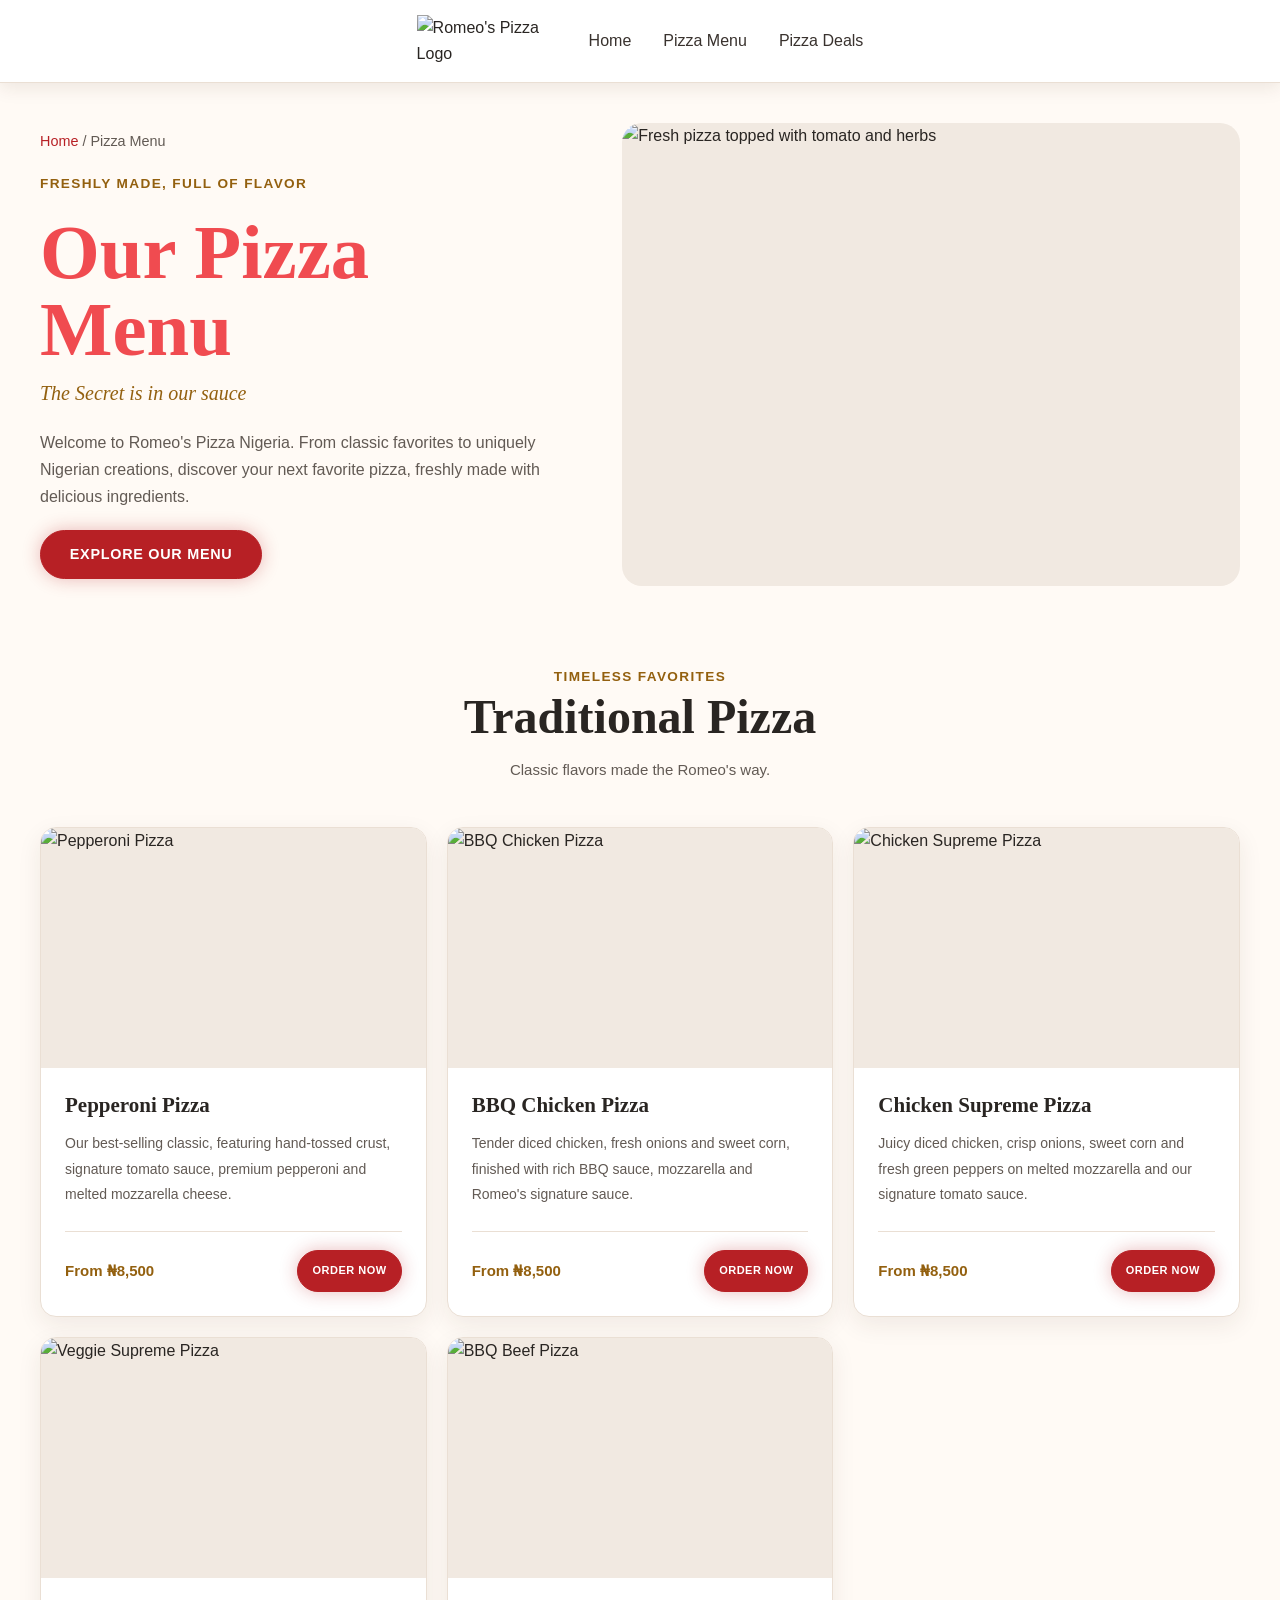
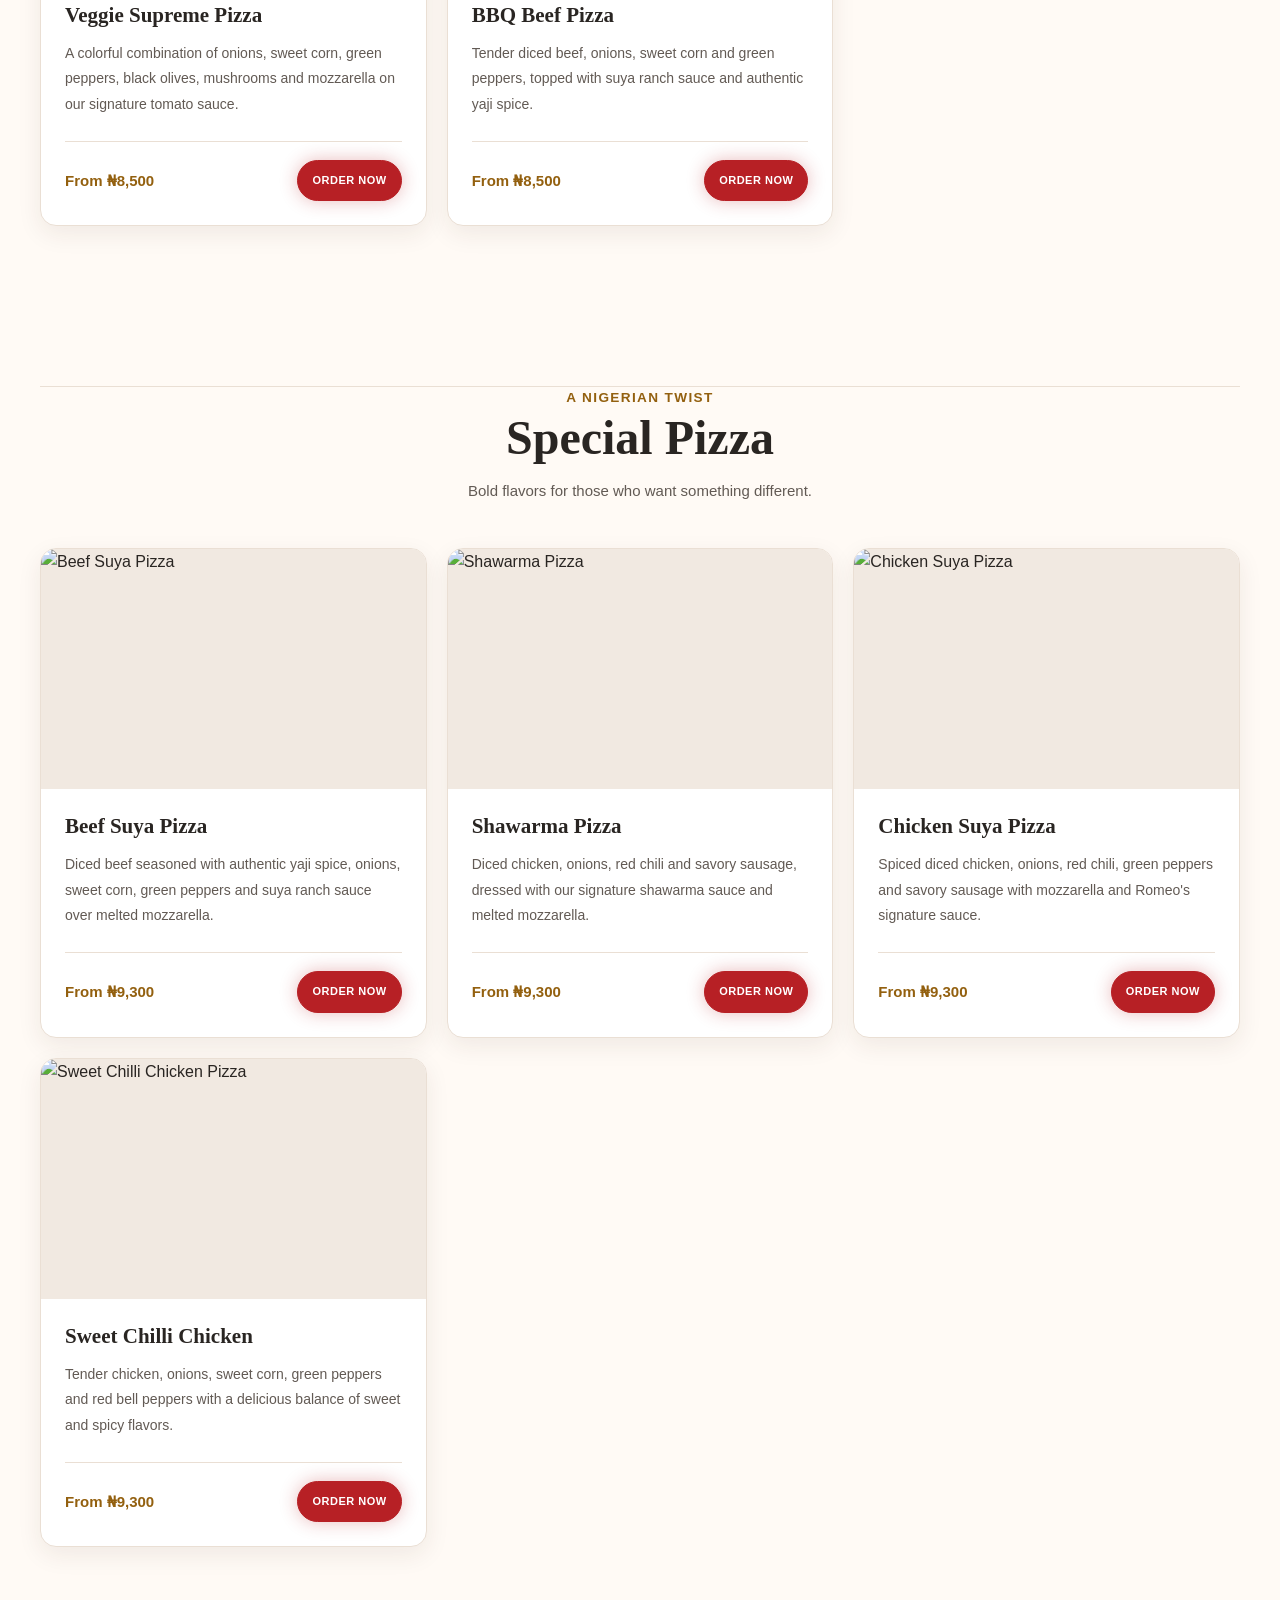
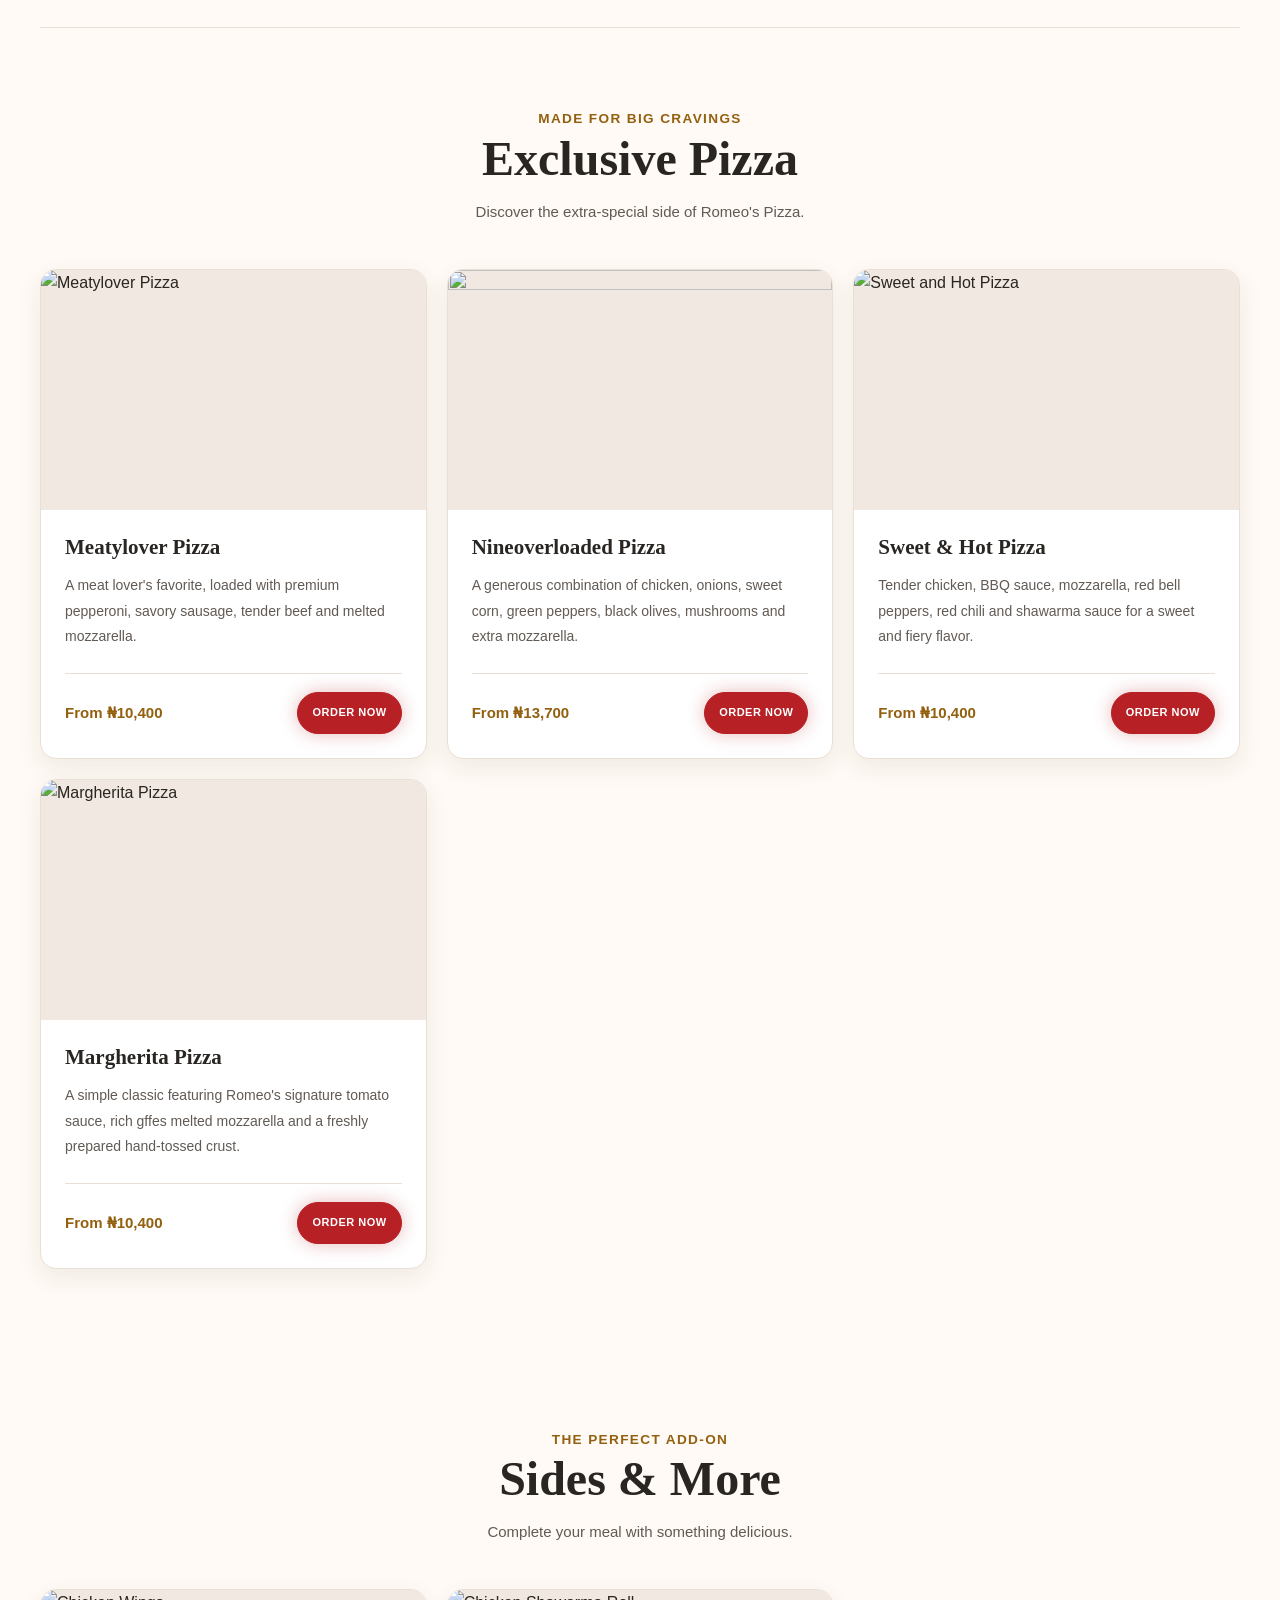
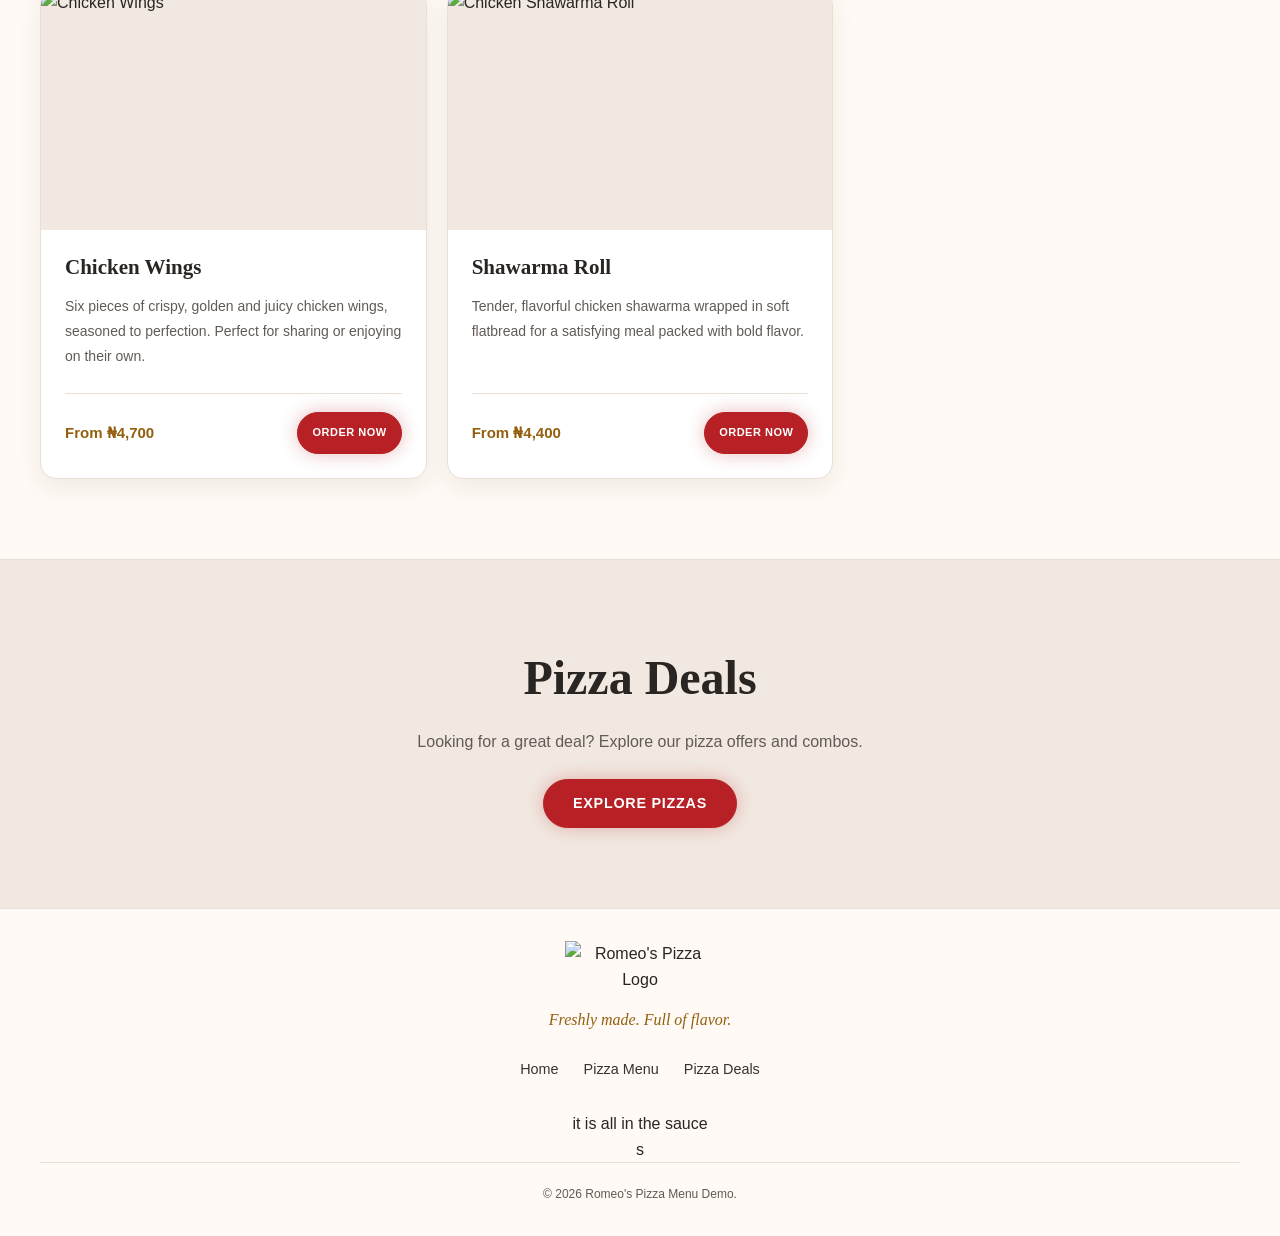
==== 890b.html @ ae6441fa "resolved folder misconfigurations" ====
<!doctype html>
<html lang="en">
  <head>
    <meta charset="UTF-8" />
    <meta name="viewport" content="width=device-width, initial-scale=1.0" />

    <title>Romeo's Pizza Nigeria | Our Menu</title>

    <link rel="stylesheet" href="890b.css" />
  </head>

  <body>
    <!-- Site header: the navigation links jump to sections on this page or return home. -->
    <header class="header">
      <nav class="navbar">
        <a href="peter890.html" class="logo-link">
          <img
            src="https://romeospizza.ng/wp-content/uploads/al_opt_content/IMAGE/romeospizza.ng/wp-content/uploads/2024/01/logo.png.bv.webp"
            alt="Romeo's Pizza Logo"
            class="logo"
          />
        </a>

        <ul class="nav-links">
          <li><a href="peter890.html">Home</a></li>
          <li><a href="#pizza-menu">Pizza Menu</a></li>
          <li><a href="#pizza-deals">Pizza Deals</a></li>
        </ul>
      </nav>
    </header>

    <!-- Main content begins with the menu hero and its jump-to-menu call to action. -->
    <main>
      <section class="menu-hero" id="pizza-menu">
        <div class="hero-copy">
          <p class="breadcrumb">
            <a href="peter890.html">Home</a> / Pizza Menu
          </p>

          <p class="section-label">FRESHLY MADE, FULL OF FLAVOR</p>

          <h1>Our Pizza Menu</h1>
          <p class="hero-motto">The Secret is in our sauce</p>

          <p class="hero-description">
            Welcome to Romeo's Pizza Nigeria. From classic favorites to uniquely
            Nigerian creations, discover your next favorite pizza, freshly made
            with delicious ingredients.
          </p>

          <a href="#traditional" class="menu-button"> EXPLORE OUR MENU </a>
        </div>

        <div class="hero-image">
          <img
            src="https://images.unsplash.com/photo-1513104890138-7c749659a591?auto=format&amp;fit=crop&amp;w=1200&amp;q=85"
            alt="Fresh pizza topped with tomato and herbs"
          />
        </div>
      </section>

      <!-- Traditional pizza products; the section ID is the hero button's destination. -->
      <section class="menu-section" id="traditional">
        <div class="section-heading">
          <p class="section-label">TIMELESS FAVORITES</p>
          <h2>Traditional Pizza</h2>
          <p>Classic flavors made the Romeo's way.</p>
        </div>

        <div class="pizza-grid">
          <!-- Pepperoni Pizza -->
          <article class="pizza-card">
            <img
              src="https://romeospizza.ng/wp-content/uploads/al_opt_content/IMAGE/romeospizza.ng/wp-content/uploads/2024/01/ROMEOS-PEPPERONI-PIZZA-1-1536.png.bv.webp"
              alt="Pepperoni Pizza"
              class="pizza-image"
            />
            <div class="pizza-info">
              <h3>Pepperoni Pizza</h3>
              <p>
                Our best-selling classic, featuring hand-tossed crust, signature
                tomato sauce, premium pepperoni and melted mozzarella cheese.
              </p>
              <div class="pizza-bottom">
                <span class="price">From ₦8,500</span>
                <a href="#" class="order-button">ORDER NOW</a>
              </div>
            </div>
          </article>

          <!-- BBQ Chicken Pizza -->
          <article class="pizza-card">
            <img
              src="https://romeospizza.ng/wp-content/uploads/al_opt_content/IMAGE/romeospizza.ng/wp-content/uploads/2024/01/ROMEOS-BBQ-CHICKEN-PIZZA-2-1536.png.bv.webp"
              alt="BBQ Chicken Pizza"
              class="pizza-image"
            />
            <div class="pizza-info">
              <h3>BBQ Chicken Pizza</h3>
              <p>
                Tender diced chicken, fresh onions and sweet corn, finished with
                rich BBQ sauce, mozzarella and Romeo's signature sauce.
              </p>
              <div class="pizza-bottom">
                <span class="price">From ₦8,500</span>
                <a href="#" class="order-button">ORDER NOW</a>
              </div>
            </div>
          </article>

          <!-- Chicken Supreme -->
          <article class="pizza-card">
            <img
              src="https://romeospizza.ng/wp-content/uploads/al_opt_content/IMAGE/romeospizza.ng/wp-content/uploads/2024/01/ROMEOS-CHICKEN-SUPREME-PIZZA-3-1536.png.bv.webp"
              alt="Chicken Supreme Pizza"
              class="pizza-image"
            />
            <div class="pizza-info">
              <h3>Chicken Supreme Pizza</h3>
              <p>
                Juicy diced chicken, crisp onions, sweet corn and fresh green
                peppers on melted mozzarella and our signature tomato sauce.
              </p>
              <div class="pizza-bottom">
                <span class="price">From ₦8,500</span>
                <a href="#" class="order-button">ORDER NOW</a>
              </div>
            </div>
          </article>

          <!-- Veggie Supreme -->
          <article class="pizza-card">
            <img
              src="https://romeospizza.ng/wp-content/uploads/al_opt_content/IMAGE/romeospizza.ng/wp-content/uploads/2024/01/ROMEOS-VEGGIE-SUPREME-PIZZA-4-1536.png.bv.webp"
              alt="Veggie Supreme Pizza"
              class="pizza-image"
            />
            <div class="pizza-info">
              <h3>Veggie Supreme Pizza</h3>
              <p>
                A colorful combination of onions, sweet corn, green peppers,
                black olives, mushrooms and mozzarella on our signature tomato
                sauce.
              </p>
              <div class="pizza-bottom">
                <span class="price">From ₦8,500</span>
                <a href="#" class="order-button">ORDER NOW</a>
              </div>
            </div>
          </article>

          <!-- BBQ Beef -->
          <article class="pizza-card">
            <img
              src="https://romeospizza.ng/wp-content/uploads/al_opt_content/IMAGE/romeospizza.ng/wp-content/uploads/2024/01/ROMEOS-BBQ-BEEF-PIZZA-5-480.png.bv.webp"
              alt="BBQ Beef Pizza"
              class="pizza-image"
            />
            <div class="pizza-info">
              <h3>BBQ Beef Pizza</h3>
              <p>
                Tender diced beef, onions, sweet corn and green peppers, topped
                with suya ranch sauce and authentic yaji spice.
              </p>
              <div class="pizza-bottom">
                <span class="price">From ₦8,500</span>
                <a href="#" class="order-button">ORDER NOW</a>
              </div>
            </div>
          </article>
        </div>
      </section>

      <!-- Signature pizzas with Nigerian-inspired flavors. -->
      <section class="menu-section special-section" id="special">
        <div class="section-heading">
          <p class="section-label">A NIGERIAN TWIST</p>
          <h2>Special Pizza</h2>
          <p>Bold flavors for those who want something different.</p>
        </div>

        <div class="pizza-grid">
          <!-- Beef Suya -->
          <article class="pizza-card">
            <img
              src="https://romeospizza.ng/wp-content/uploads/al_opt_content/IMAGE/romeospizza.ng/wp-content/uploads/2024/01/ROMEOS-BEEF-SUYA-PIZZA-6-480.png.bv.webp"
              alt="Beef Suya Pizza"
              class="pizza-image"
            />
            <div class="pizza-info">
              <h3>Beef Suya Pizza</h3>
              <p>
                Diced beef seasoned with authentic yaji spice, onions, sweet
                corn, green peppers and suya ranch sauce over melted mozzarella.
              </p>
              <div class="pizza-bottom">
                <span class="price">From ₦9,300</span>
                <a href="#" class="order-button">ORDER NOW</a>
              </div>
            </div>
          </article>

          <!-- Shawarma Pizza -->
          <article class="pizza-card">
            <img
              src="https://romeospizza.ng/wp-content/uploads/al_opt_content/IMAGE/romeospizza.ng/wp-content/uploads/2024/01/ROMEOS-SHAWARMA-PIZZA-7-480.png.bv.webp"
              alt="Shawarma Pizza"
              class="pizza-image"
            />
            <div class="pizza-info">
              <h3>Shawarma Pizza</h3>
              <p>
                Diced chicken, onions, red chili and savory sausage, dressed
                with our signature shawarma sauce and melted mozzarella.
              </p>
              <div class="pizza-bottom">
                <span class="price">From ₦9,300</span>
                <a href="#" class="order-button">ORDER NOW</a>
              </div>
            </div>
          </article>

          <!-- Chicken Suya -->
          <article class="pizza-card">
            <img
              src="https://romeospizza.ng/wp-content/uploads/al_opt_content/IMAGE/romeospizza.ng/wp-content/uploads/2024/01/ROMEOS-CHICKEN-SUYA-PIZZA-8-480.png.bv.webp"
              alt="Chicken Suya Pizza"
              class="pizza-image"
            />
            <div class="pizza-info">
              <h3>Chicken Suya Pizza</h3>
              <p>
                Spiced diced chicken, onions, red chili, green peppers and
                savory sausage with mozzarella and Romeo's signature sauce.
              </p>
              <div class="pizza-bottom">
                <span class="price">From ₦9,300</span>
                <a href="#" class="order-button">ORDER NOW</a>
              </div>
            </div>
          </article>

          <!-- Sweet Chilli Chicken -->
          <article class="pizza-card">
            <img
              src="https://romeospizza.ng/wp-content/uploads/al_opt_content/IMAGE/romeospizza.ng/wp-content/uploads/2024/01/ROMEOS-SWEET-CHILLI-CHICKEN-PIZZA-9-480.png.bv.webp"
              alt="Sweet Chilli Chicken Pizza"
              class="pizza-image"
            />
            <div class="pizza-info">
              <h3>Sweet Chilli Chicken</h3>
              <p>
                Tender chicken, onions, sweet corn, green peppers and red bell
                peppers with a delicious balance of sweet and spicy flavors.
              </p>
              <div class="pizza-bottom">
                <span class="price">From ₦9,300</span>
                <a href="#" class="order-button">ORDER NOW</a>
              </div>
            </div>
          </article>
        </div>
      </section>

      <!-- Premium and specialty pizza selection. -->
      <section class="menu-section" id="exclusive">
        <div class="section-heading">
          <p class="section-label">MADE FOR BIG CRAVINGS</p>
          <h2>Exclusive Pizza</h2>
          <p>Discover the extra-special side of Romeo's Pizza.</p>
        </div>

        <div class="pizza-grid">
          <!-- Meatylover -->
          <article class="pizza-card">
            <img
              src="https://romeospizza.ng/wp-content/uploads/2025/08/MEATLOVER-PIZZA-WEBSITE-1536x1536.jpg"
              alt="Meatylover Pizza"
              class="pizza-image"
            />
            <div class="pizza-info">
              <h3>Meatylover Pizza</h3>
              <p>
                A meat lover's favorite, loaded with premium pepperoni, savory
                sausage, tender beef and melted mozzarella.
              </p>
              <div class="pizza-bottom">
                <span class="price">From ₦10,400</span>
                <a href="#" class="order-button">ORDER NOW</a>
              </div>
            </div>
          </article>

          <!-- Nineoverloaded -->
          <article class="pizza-card">
            <img
              src="https://romeospizza.ng/wp-content/uploads/al_opt_content/IMAGE/romeospizza.ng/wp-content/uploads/2024/01/ROMEOS-NINEOVERLOAD-PIZZA-11.png.bv_resized_mobile.png.bv.webp"
              class="pizza-image"
            />
            <div class="pizza-info">
              <h3>Nineoverloaded Pizza</h3>
              <p>
                A generous combination of chicken, onions, sweet corn, green
                peppers, black olives, mushrooms and extra mozzarella.
              </p>
              <div class="pizza-bottom">
                <span class="price">From ₦13,700</span>
                <a href="#" class="order-button">ORDER NOW</a>
              </div>
            </div>
          </article>

          <!-- Sweet and Hot -->
          <article class="pizza-card">
            <img
              src="https://romeospizza.ng/wp-content/uploads/al_opt_content/IMAGE/romeospizza.ng/wp-content/uploads/2024/07/HOT-SWEET-PIZZA-480.png.bv.webp"
              alt="Sweet and Hot Pizza"
              class="pizza-image"
            />
            <div class="pizza-info">
              <h3>Sweet &amp; Hot Pizza</h3>
              <p>
                Tender chicken, BBQ sauce, mozzarella, red bell peppers, red
                chili and shawarma sauce for a sweet and fiery flavor.
              </p>
              <div class="pizza-bottom">
                <span class="price">From ₦10,400</span>
                <a href="#" class="order-button">ORDER NOW</a>
              </div>
            </div>
          </article>

          <!-- Margherita -->
          <article class="pizza-card">
            <img
              src="https://romeospizza.ng/wp-content/uploads/al_opt_content/IMAGE/romeospizza.ng/wp-content/uploads/2024/01/ROMEOS-MAGARITHA-PIZZA-12-480.png.bv.webp"
              alt="Margherita Pizza"
              class="pizza-image"
            />
            <div class="pizza-info">
              <h3>Margherita Pizza</h3>
              <p>
                A simple classic featuring Romeo's signature tomato sauce, rich
                gffes melted mozzarella and a freshly prepared hand-tossed
                crust.
              </p>
              <div class="pizza-bottom">
                <span class="price">From ₦10,400</span>
                <a href="#" class="order-button">ORDER NOW</a>
              </div>
            </div>
          </article>
        </div>
      </section>

      <!-- Side dishes use the same reusable card layout as the pizza categories. -->
      <section class="menu-section sides-section" id="sides">
        <div class="section-heading">
          <p class="section-label">THE PERFECT ADD-ON</p>
          <h2>Sides &amp; More</h2>
          <p>Complete your meal with something delicious.</p>
        </div>
        <div class="pizza-grid">
          <!-- Chicken Wings -->
          <article class="pizza-card">
            <img
              src="https://romeospizza.ng/wp-content/uploads/al_opt_content/IMAGE/romeospizza.ng/wp-content/uploads/2024/05/chicken-wings-websiteKYTULIROF-768x768-1.png.bv_resized_mobile.png.bv.webp"
              alt="Chicken Wings"
              class="pizza-image"
            />
            <div class="pizza-info">
              <h3>Chicken Wings</h3>
              <p>
                Six pieces of crispy, golden and juicy chicken wings, seasoned
                to perfection. Perfect for sharing or enjoying on their own.
              </p>
              <div class="pizza-bottom">
                <span class="price">From ₦4,700</span>
                <a href="#" class="order-button">ORDER NOW</a>
              </div>
            </div>
          </article>

          <!-- Shawarma Roll -->
          <article class="pizza-card">
            <img
              src="https://romeospizza.ng/wp-content/uploads/2024/05/Romeos-Shawarma-roll-dskjdu.png"
              alt="Chicken Shawarma Roll"
              class="pizza-image"
            />

            <div class="pizza-info">
              <h3>Shawarma Roll</h3>

              <p>
                Tender, flavorful chicken shawarma wrapped in soft flatbread for
                a satisfying meal packed with bold flavor.
              </p>

              <div class="pizza-bottom">
                <span class="price">From ₦4,400</span>
                <a href="#" class="order-button">ORDER NOW</a>
              </div>
            </div>
          </article>
        </div>
      </section>

      <!-- Deals are placeholder content until current offers are added. -->
      <section class="extra-section" id="pizza-deals">
        <h2>Pizza Deals</h2>

        <p>Looking for a great deal? Explore our pizza offers and combos.</p>

        <a href="#pizza-menu" class="menu-button"> EXPLORE PIZZAS </a>
      </section>
    </main>

    <!-- Footer navigation provides another route home and to menu sections. -->
    <footer class="footer">
      <div class="footer-content">
        <img
          src="https://romeospizza.ng/wp-content/uploads/al_opt_content/IMAGE/romeospizza.ng/wp-content/uploads/2021/10/RP-Logo-Png.png.bv_resized_mobile.png.bv.webp"
          alt="Romeo's Pizza Logo"
          class="footer-logo"
        />

        <p>Freshly made. Full of flavor.</p>

        <nav class="footer-nav">
          <a href="peter890.html">Home</a>
          <a href="#pizza-menu">Pizza Menu</a>
          <a href="#pizza-deals">Pizza Deals</a>
        </nav>
        <p>it is all in the sauce</p>
        s<br />
        <p class="copyright">&copy; 2026 Romeo's Pizza Menu Demo.</p>
      </div>
    </footer>
  </body>
</html>
---- 890b.css ----
/* =========================
   GENERAL RESET
========================= */
/* Normalize box sizing and establish the shared page defaults. */

* {
    margin: 0;
    padding: 0;
    box-sizing: border-box;
}

html {
    scroll-behavior: smooth;
    scroll-padding-top: 100px;
}

body {
    font-family: "Segoe UI", Tahoma, Geneva, Verdana, sans-serif;
    background-color: #fffaf5;
    color: #292522;
    line-height: 1.6;
    overflow-x: hidden;
}

a {
    text-decoration: none;
    color: inherit;
}

img {
    display: block;
    max-width: 100%;
}


/* =========================
   HEADER & NAVIGATION
========================= */
/* Sticky header keeps the page's navigation available while scrolling. */

.header {
    width: 100%;
    background-color: #fff;
    border-bottom: 1px solid #eadfd4;
    position: sticky;
    top: 0;
    z-index: 1000;
    box-shadow: 0 4px 18px rgb(67 43 23 / 10%);
}

.navbar {
    width: min(1200px, calc(100% - 4rem));
    min-height: 82px;
    margin: 0 auto;
    display: flex;
    align-items: center;
    justify-content: center;
    gap: 2rem;
}

.logo-link {
    display: flex;
    align-items: center;
    flex-shrink: 0;
}

.logo {
    width: 140px;
    height: auto;
    object-fit: contain;
}

.nav-links {
    display: flex;
    align-items: center;
    justify-content: center;
    flex-wrap: wrap;
    gap: 2rem;
    list-style: none;
}

.nav-links a {
    position: relative;
    color: #39322e;
    font-size: 1rem;
    font-weight: 400;
    transition: color 0.2s ease;
}

.nav-links a::after {
    position: absolute;
    right: 0;
    bottom: -0.35rem;
    left: 0;
    height: 2px;
    background: #b72025;
    content: "";
    transform: scaleX(0);
    transform-origin: left;
    transition: transform 0.2s ease;
}

.nav-links a:hover,
.nav-links a:focus-visible {
    color: #b72025;
}

.nav-links a:hover::after,
.nav-links a:focus-visible::after {
    transform: scaleX(1);
}


/* =========================
   MENU HERO
========================= */
/* Desktop hero pairs text and image; the phone breakpoint stacks them. */

.menu-hero {
    display: grid;
    grid-template-columns: minmax(0, 0.9fr) minmax(0, 1.1fr);
    align-items: center;
    gap: clamp(2rem, 6vw, 5rem);
    width: min(1200px, calc(100% - 4rem));
    margin: 2.5rem auto 0;
}

.hero-copy {
    display: grid;
    justify-items: start;
    gap: 1.25rem;
}

.breadcrumb {
    margin: 0;
    color: #625a54;
    font-size: 0.9rem;
}

.breadcrumb a {
    color: #b72025;
}

.section-label {
    margin: 0;
    color: #93600f;
    font-size: 0.85rem;
    font-weight: 700;
    letter-spacing: 0.1em;
    text-transform: uppercase;
}

.menu-hero h1 {
    margin: 0;
    color: #f04b50;
    font-family: Georgia, "Times New Roman", Times, serif;
    font-size: clamp(3rem, 6vw, 5rem);
    line-height: 1;
}

.hero-motto {
    margin: -0.75rem 0 0;
    color: #93600f;
    font-family: Georgia, "Times New Roman", Times, serif;
    font-size: 1.25rem;
    font-style: italic;
}

.hero-description {
    max-width: 32rem;
    margin: 0;
    color: #625a54;
    font-size: 1rem;
    line-height: 1.7;
}

.hero-image {
    min-width: 0;
    overflow: hidden;
    aspect-ratio: 4 / 3;
    border-radius: 1.25rem;
    background: #f1e9e1;
    transition:
        transform 0.4s cubic-bezier(0.165, 0.84, 0.44, 1),
        box-shadow 0.4s cubic-bezier(0.165, 0.84, 0.44, 1);
}

.hero-image:hover {
    transform: translateY(-6px);
    box-shadow: 0 16px 36px rgb(67 43 23 / 15%);
}

.hero-image img {
    width: 100%;
    height: 100%;
    object-fit: cover;
    transition: transform 0.5s ease;
}

.hero-image:hover img {
    transform: scale(1.04);
}


/* =========================
   BUTTONS
========================= */
/* Shared button styles keep menu and order calls to action consistent. */

.menu-button,
.order-button {
    display: inline-flex;
    justify-content: center;
    align-items: center;
    background-color: #b72025;
    color: #ffffff;
    font-weight: 700;
    border: 1px solid #b72025;
    border-radius: 999px;
    box-shadow: 0 0 18px rgb(183 32 37 / 30%);
    transition:
        background-color 0.2s ease,
        color 0.2s ease,
        transform 0.2s ease,
        box-shadow 0.2s ease;
}

.menu-button {
    min-height: 48px;
    padding: 0.75rem 1.8rem;
    font-size: 0.9rem;
    letter-spacing: 0.05em;
}

.menu-button:hover,
.order-button:hover {
    background-color: #96161a;
    color: #ffffff;
    border-color: #96161a;
    box-shadow: 0 6px 20px rgb(183 32 37 / 45%);
}

.menu-button:hover,
.order-button:hover {
    transform: translateY(-2px);
}

.menu-button:focus-visible,
.order-button:focus-visible,
.footer-nav a:focus-visible {
    outline: 2px solid #b72025;
    outline-offset: 4px;
}


/* =========================
   MENU SECTIONS
========================= */
/* Category sections are centered; scroll padding keeps anchors below the header. */

.menu-section {
    width: min(1200px, calc(100% - 4rem));
    margin: 5rem auto 0;
    padding: 0 0 5rem;
}

.special-section {
    border-top: 1px solid #eadfd4;
    border-bottom: 1px solid #eadfd4;
}

.section-heading {
    text-align: center;
    margin-bottom: 45px;
}

.section-heading h2 {
    font-family: Georgia, "Times New Roman", Times, serif;
    font-size: clamp(2.2rem, 4vw, 3rem);
    line-height: 1.2;
    color: #292522;
    margin: 0 0 0.75rem;
}

.section-heading > p:last-child {
    color: #625a54;
    font-size: 15px;
    margin: 0;
}


/* =========================
   PIZZA GRID
========================= */
/* Product cards use three columns on desktop and fewer columns on small screens. */

.pizza-grid {
    display: grid;
    grid-template-columns: repeat(3, minmax(0, 1fr));
    gap: 1.25rem;
    align-items: stretch;
}


/* =========================
   PIZZA CARDS
========================= */
/* Flex layout lets product descriptions grow while aligning prices and buttons. */

.pizza-card {
    min-width: 0;
    background-color: #fff;
    border: 1px solid #eadfd4;
    border-radius: 1rem;
    display: flex;
    flex-direction: column;
    overflow: hidden;
    box-shadow: 0 8px 24px rgb(67 43 23 / 8%);
    transition:
        transform 0.4s cubic-bezier(0.165, 0.84, 0.44, 1),
        border-color 0.4s cubic-bezier(0.165, 0.84, 0.44, 1),
        box-shadow 0.4s cubic-bezier(0.165, 0.84, 0.44, 1);
}

.pizza-card:hover {
    transform: translateY(-8px);
    border-color: #eadfd4;
    box-shadow: 0 20px 40px rgb(67 43 23 / 16%);
}

.pizza-image {
    width: 100%;
    aspect-ratio: 16 / 10;
    object-fit: cover;
    background-color: #f1e9e1;
    transition: transform 0.4s ease;
}

.pizza-card:hover .pizza-image {
    transform: scale(1.04);
}


/* =========================
   PIZZA INFORMATION
========================= */

.pizza-info {
    padding: 24px;
    display: flex;
    flex-direction: column;
    align-items: flex-start;
    flex: 1;
}

.pizza-info h3 {
    color: #292522;
    font-family: Georgia, "Times New Roman", Times, serif;
    font-size: 21px;
    line-height: 1.3;
    margin-bottom: 12px;
}

.pizza-info > p {
    color: #625a54;
    font-size: 14px;
    line-height: 1.8;
    margin-bottom: 24px;
    flex: 1;
}


/* =========================
   PRICE & ORDER BUTTON
========================= */

.pizza-bottom {
    width: 100%;
    display: flex;
    align-items: center;
    justify-content: space-between;
    flex-wrap: wrap;
    gap: 14px;
    margin-top: auto;
    padding-top: 18px;
    border-top: 1px solid #eadfd4;
}

.price {
    color: #93600f;
    font-size: 15px;
    font-weight: 800;
}

.order-button {
    padding: 11px 14px;
    font-size: 11px;
    letter-spacing: 0.5px;
}


/* =========================
   PIZZA DEALS SECTION
========================= */
/* Temporary promotional area; replace its copy when real offers are available. */

.extra-section {
    margin-top: 0;
    padding: 5rem max(2rem, calc((100% - 1200px) / 2));
    border-top: 1px solid #eadfd4;
    background-color: #f1e9e1;
    text-align: center;
}

.extra-section h2 {
    font-family: Georgia, "Times New Roman", Times, serif;
    font-size: clamp(2.2rem, 4vw, 3rem);
    color: #292522;
    margin-bottom: 12px;
}

.extra-section p {
    color: #625a54;
    margin-bottom: 25px;
}


/* =========================
   FOOTER
========================= */

.footer {
    background-color: #fffaf5;
    border-top: 1px solid #eadfd4;
    padding: 2rem;
}

.footer-content {
    max-width: 1200px;
    margin: 0 auto;
    display: flex;
    flex-direction: column;
    align-items: center;
    text-align: center;
}

.footer-logo {
    width: 150px;
    height: auto;
    object-fit: contain;
    margin-bottom: 15px;
}

.footer-content > p:first-of-type {
    color: #93600f;
    font-family: Georgia, "Times New Roman", Times, serif;
    font-style: italic;
    margin-bottom: 25px;
}

.footer-nav {
    display: flex;
    justify-content: center;
    flex-wrap: wrap;
    gap: 25px;
    margin-bottom: 30px;
}

.footer-nav a {
    color: #39322e;
    font-size: 0.9rem;
    transition: color 0.3s ease;
}

.footer-nav a:hover {
    color: #b72025;
}

.copyright {
    width: 100%;
    padding-top: 22px;
    border-top: 1px solid #eadfd4;
    color: #625a54;
    font-size: 12px;
}


/* =========================
   TABLET RESPONSIVENESS
========================= */
/* At tablet widths, shrink the header and show two products in each row. */

@media screen and (max-width: 1024px) {

    .navbar {
        width: 92%;
        gap: 20px;
    }

    .logo {
        width: 140px;
    }

    .nav-links {
        gap: 15px;
    }

    .nav-links a {
        font-size: 1rem;
    }

    .pizza-grid {
        grid-template-columns: repeat(2, minmax(0, 1fr));
        gap: 22px;
    }

    .pizza-image {
        height: 230px;
    }

    .pizza-info {
        padding: 20px;
    }

}


/* =========================
   MOBILE RESPONSIVENESS
========================= */
/* At phone widths, stack the hero and show one product card per row. */

@media screen and (max-width: 650px) {

    .navbar {
        width: calc(100% - 2rem);
        padding: 0.85rem 0;
        flex-direction: column;
        gap: 1rem;
    }

    .logo {
        width: 140px;
    }

    .nav-links {
        width: 100%;
        justify-content: center;
        gap: 12px 18px;
    }

    .menu-hero {
        grid-template-columns: minmax(0, 1fr);
        gap: 2rem;
        width: calc(100% - 2rem);
        margin-top: 1.5rem;
    }

    .hero-copy {
        justify-items: center;
        text-align: center;
    }

    .hero-image {
        width: min(100%, 620px);
        margin: 0 auto;
    }

    .hero-description {
        font-size: 14px;
        line-height: 1.8;
    }

    .menu-section {
        width: calc(100% - 2rem);
        margin-top: 3.5rem;
        padding-bottom: 3.5rem;
    }

    .section-heading {
        margin-bottom: 30px;
    }

    .section-heading > p:last-child {
        font-size: 14px;
    }

    .pizza-grid {
        grid-template-columns: minmax(0, 1fr);
        gap: 25px;
    }

    .pizza-image {
        height: 250px;
    }

    .pizza-info {
        padding: 22px;
    }

    .pizza-info h3 {
        font-size: 20px;
    }

    .pizza-bottom {
        gap: 12px;
    }

    .order-button {
        padding: 12px 16px;
    }

    .footer-nav {
        gap: 15px 20px;
    }

}

@media screen and (max-width: 520px) {
    .logo {
        width: 120px;
    }

    .nav-links {
        gap: 1rem;
    }
}


/* =========================
   SMALL MOBILE SCREENS
========================= */
/* Tighten navigation and stack order controls on very narrow screens. */

@media screen and (max-width: 380px) {

    .nav-links {
        gap: 10px 12px;
    }

    .nav-links a {
        font-size: 11px;
    }

    .pizza-image {
        height: 210px;
    }

    .pizza-info {
        padding: 17px;
    }

    .pizza-bottom {
        align-items: flex-start;
        flex-direction: column;
    }

    .order-button {
        width: 100%;
    }

}
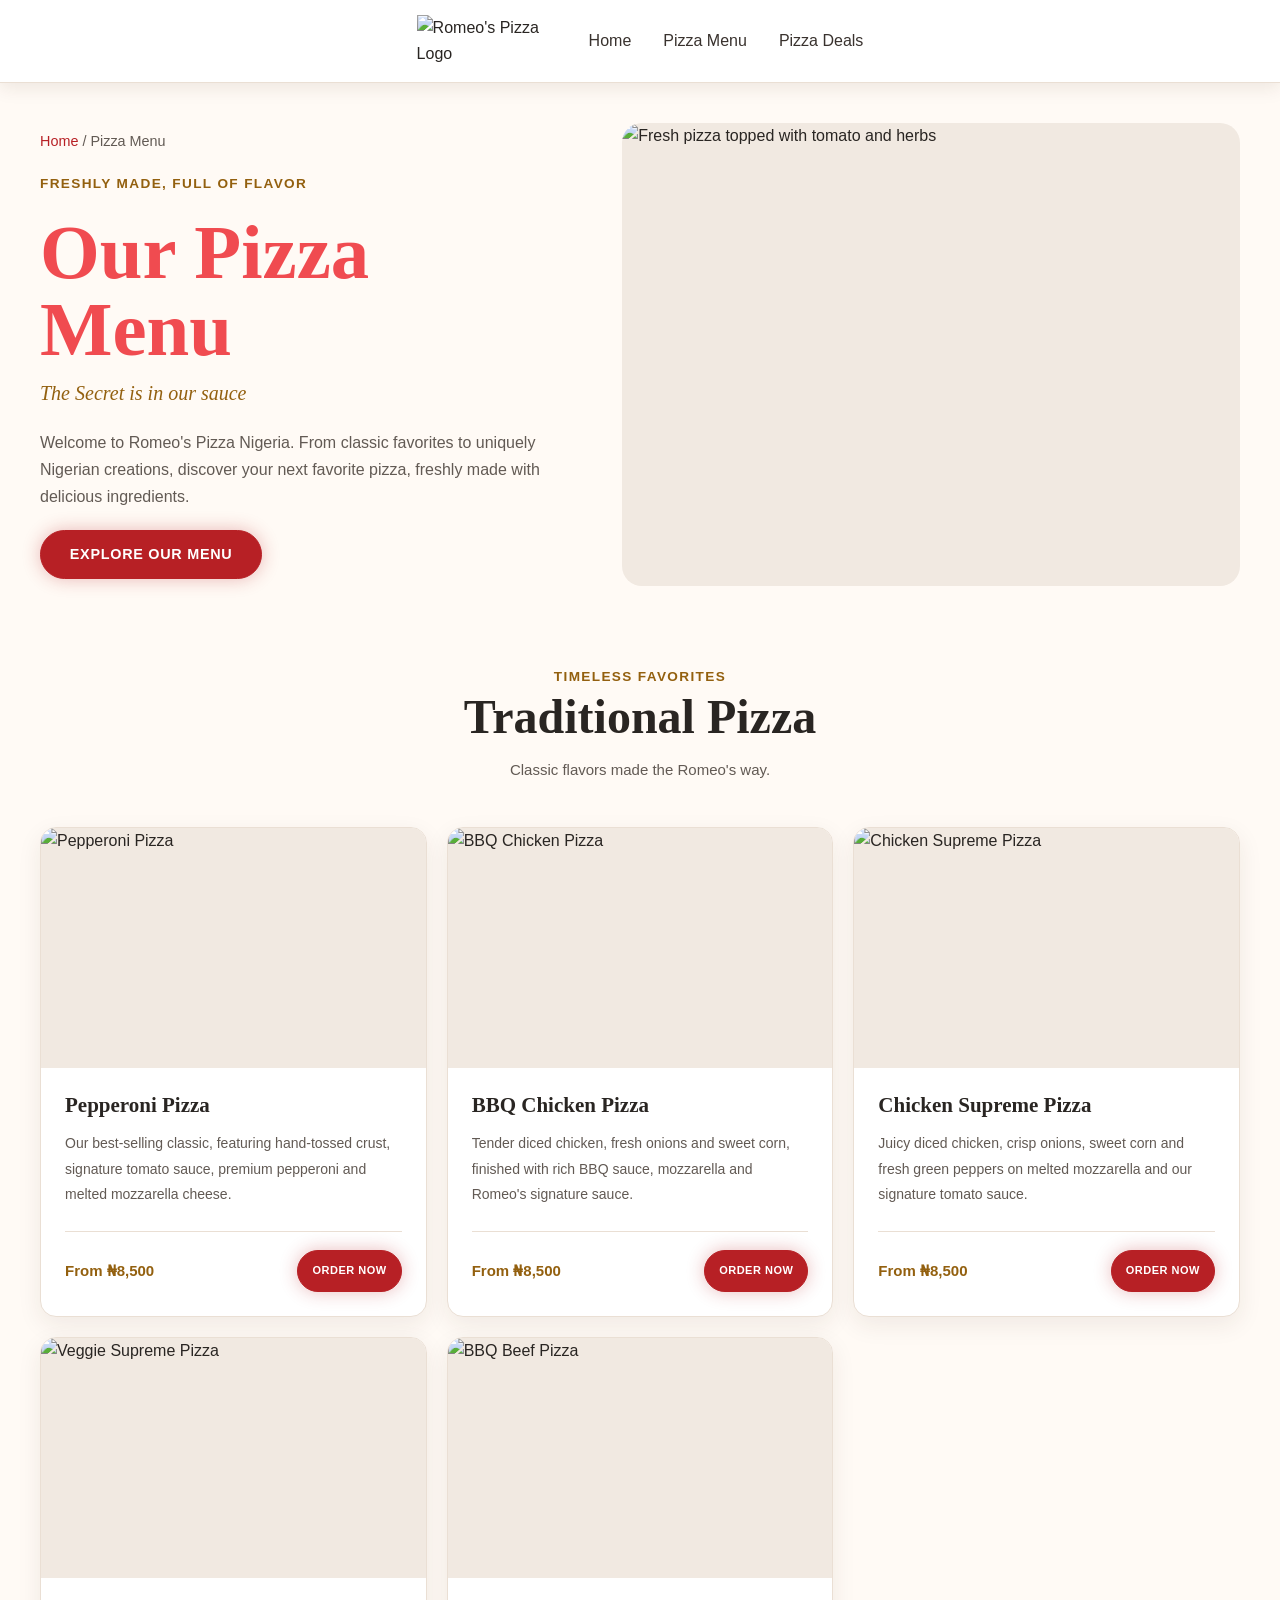
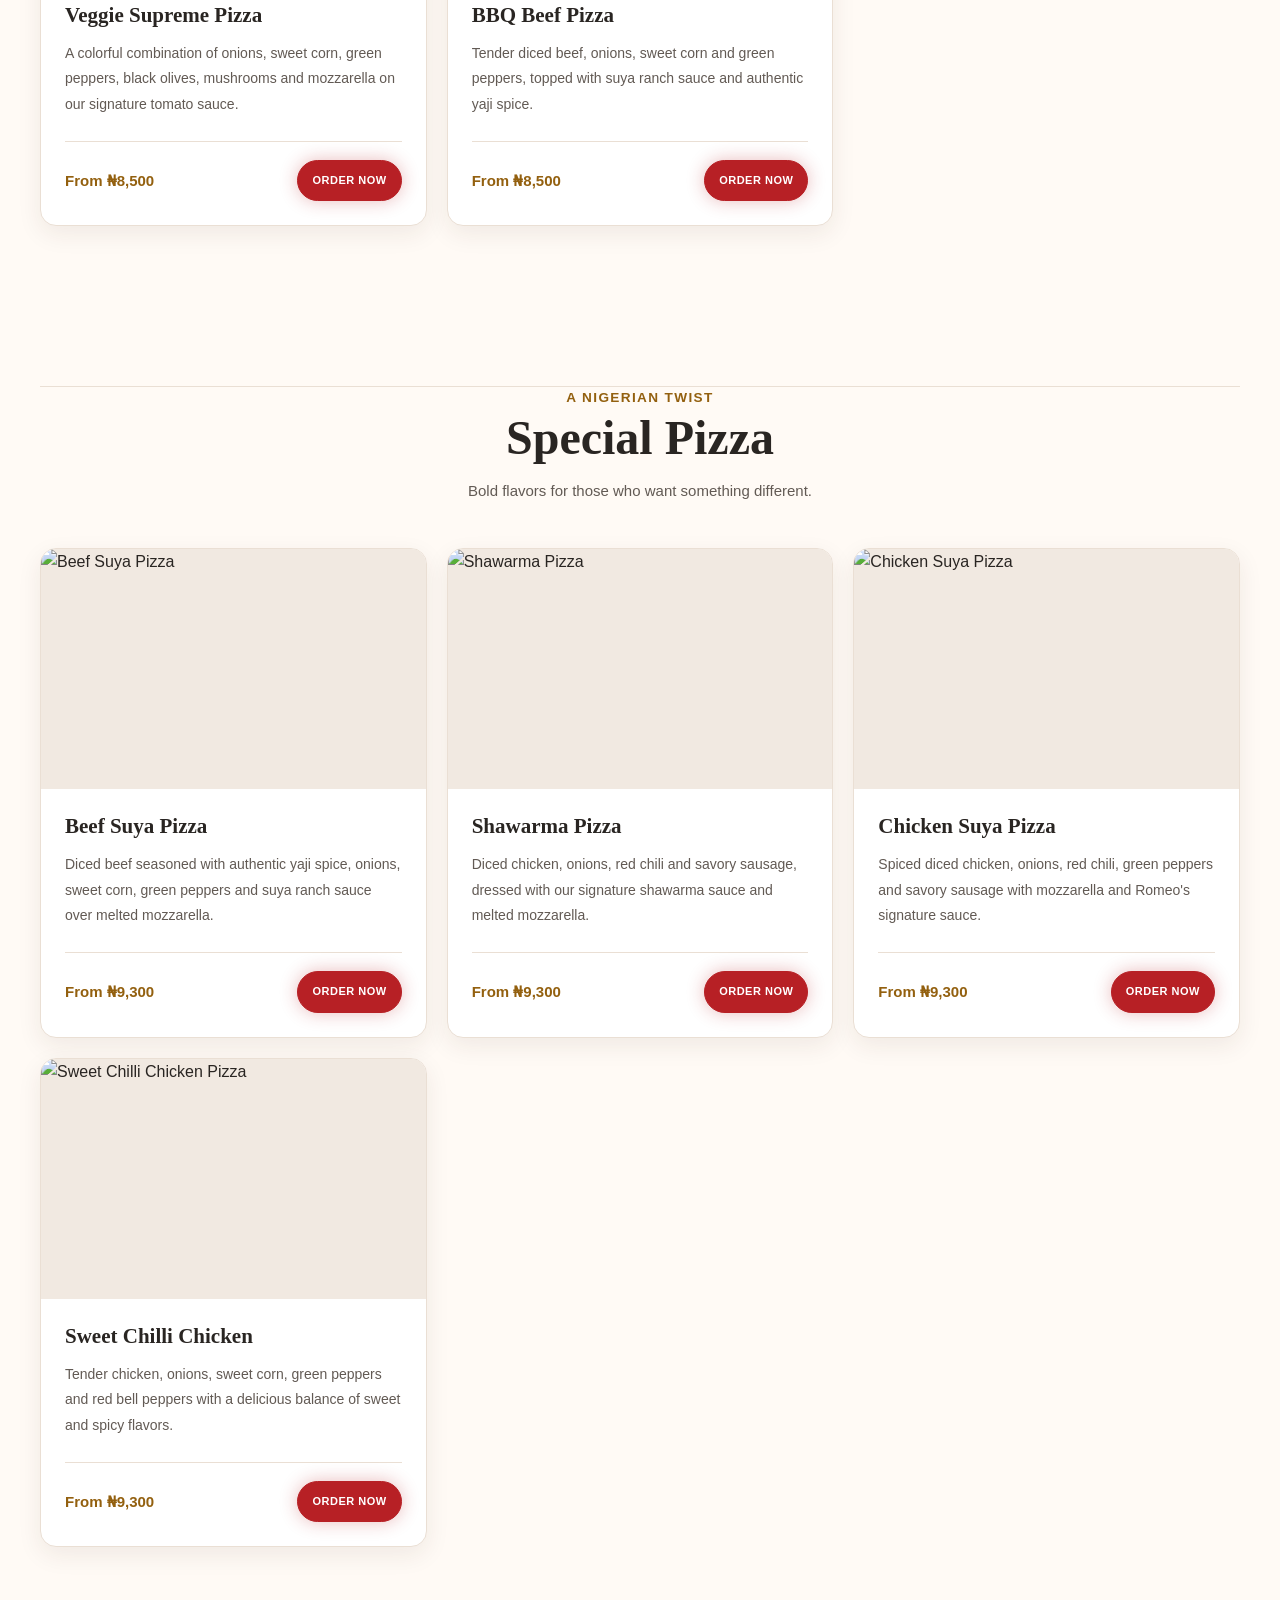
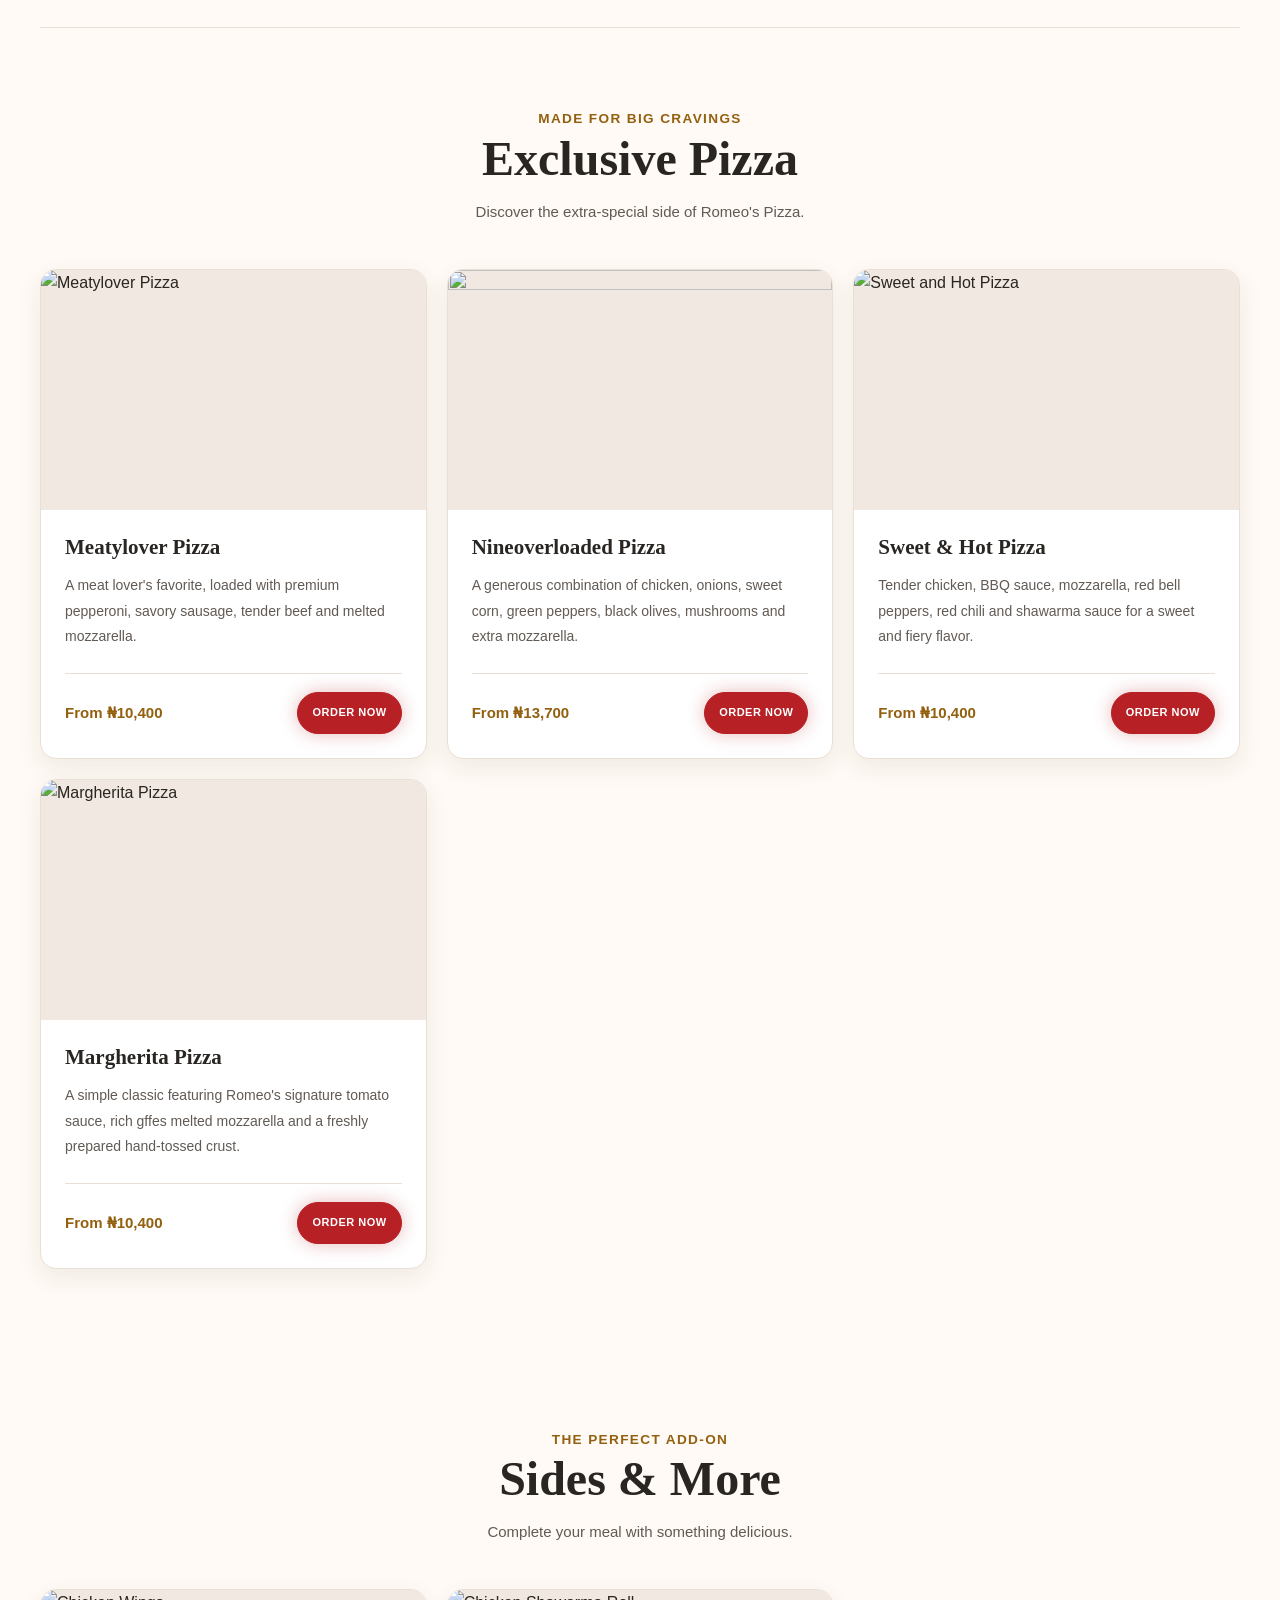
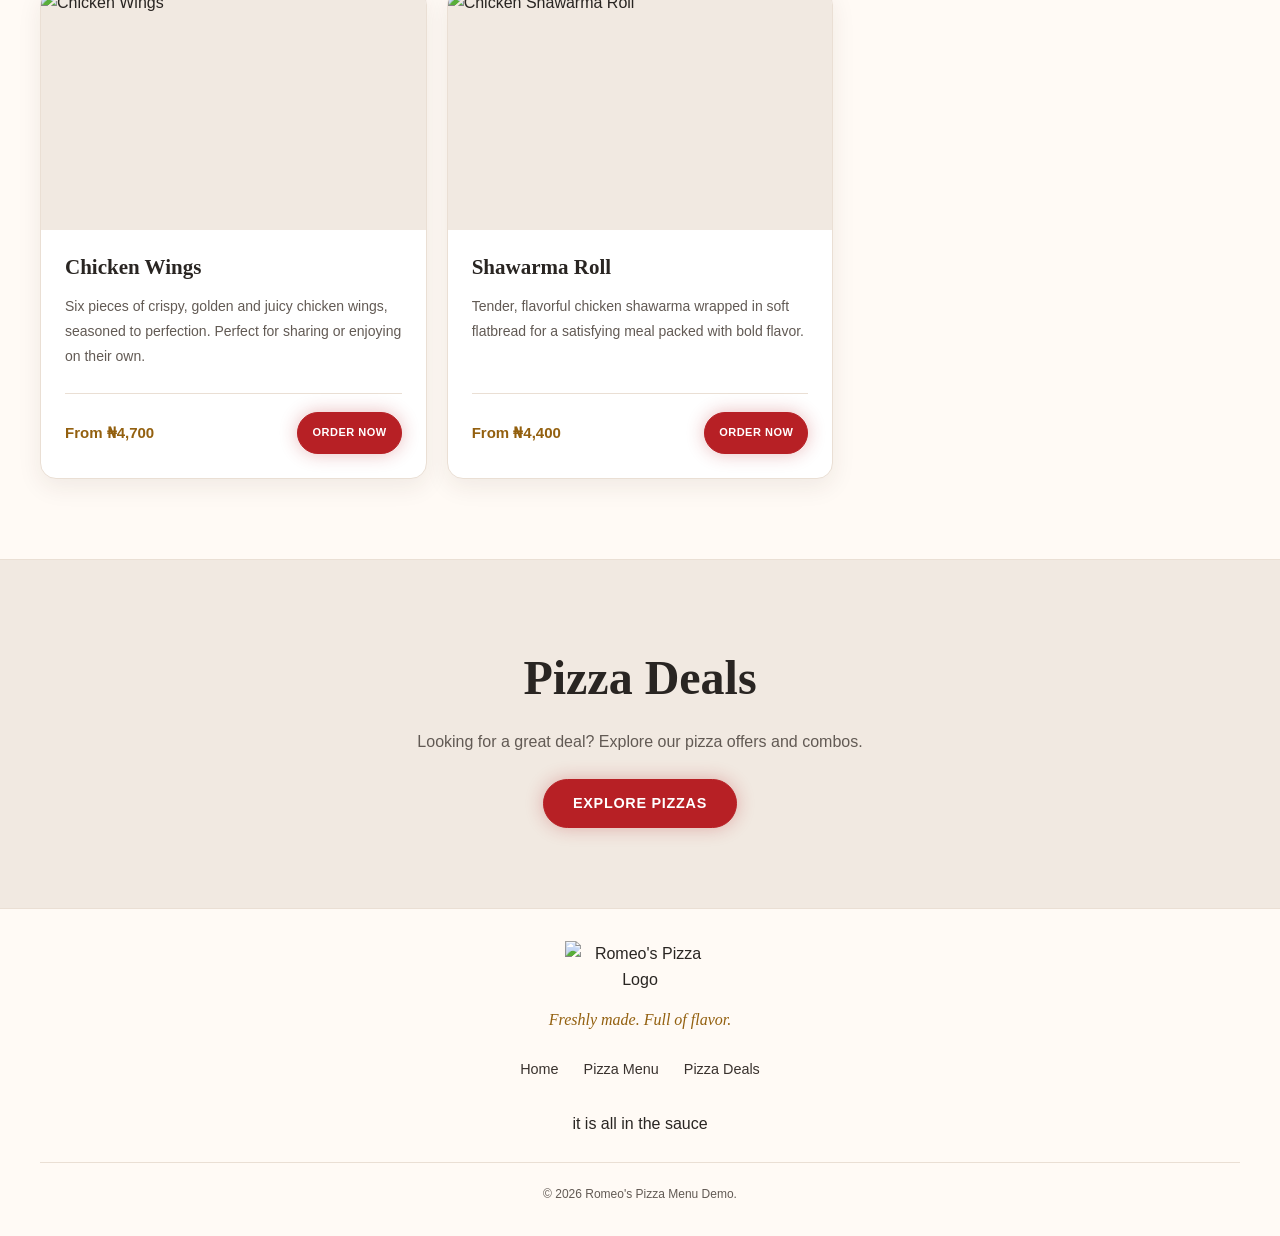
==== commit 05146db7: "Fix line break in footer section of 890b.html" ====
--- a/890b.html
+++ b/890b.html
@@ -13,7 +13,7 @@
     <!-- Site header: the navigation links jump to sections on this page or return home. -->
     <header class="header">
       <nav class="navbar">
-        <a href="peter890.html" class="logo-link">
+        <a href="index.html" class="logo-link">
           <img
             src="https://romeospizza.ng/wp-content/uploads/al_opt_content/IMAGE/romeospizza.ng/wp-content/uploads/2024/01/logo.png.bv.webp"
             alt="Romeo's Pizza Logo"
@@ -22,7 +22,7 @@
         </a>
 
         <ul class="nav-links">
-          <li><a href="peter890.html">Home</a></li>
+          <li><a href="index.html">Home</a></li>
           <li><a href="#pizza-menu">Pizza Menu</a></li>
           <li><a href="#pizza-deals">Pizza Deals</a></li>
         </ul>
@@ -433,7 +433,7 @@
           <a href="#pizza-deals">Pizza Deals</a>
         </nav>
         <p>it is all in the sauce</p>
-        s<br />
+        <br />
         <p class="copyright">&copy; 2026 Romeo's Pizza Menu Demo.</p>
       </div>
     </footer>
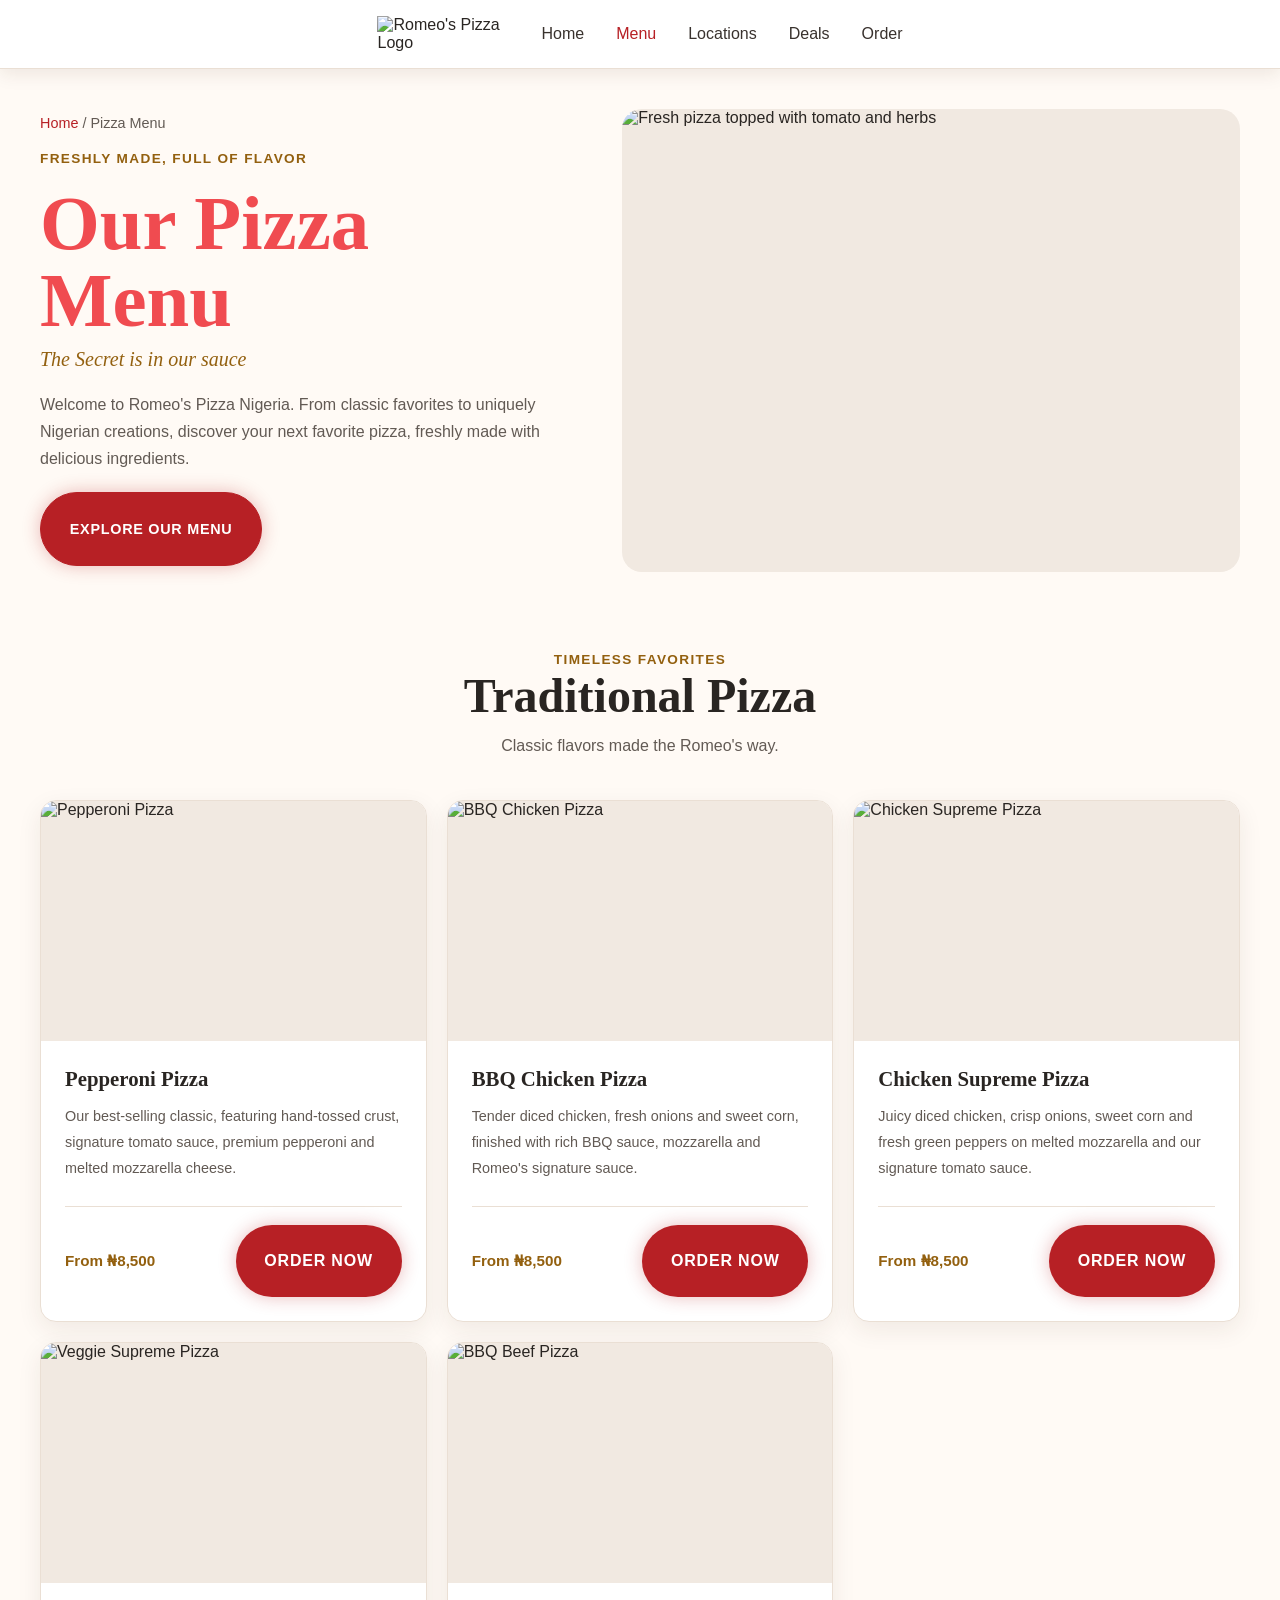
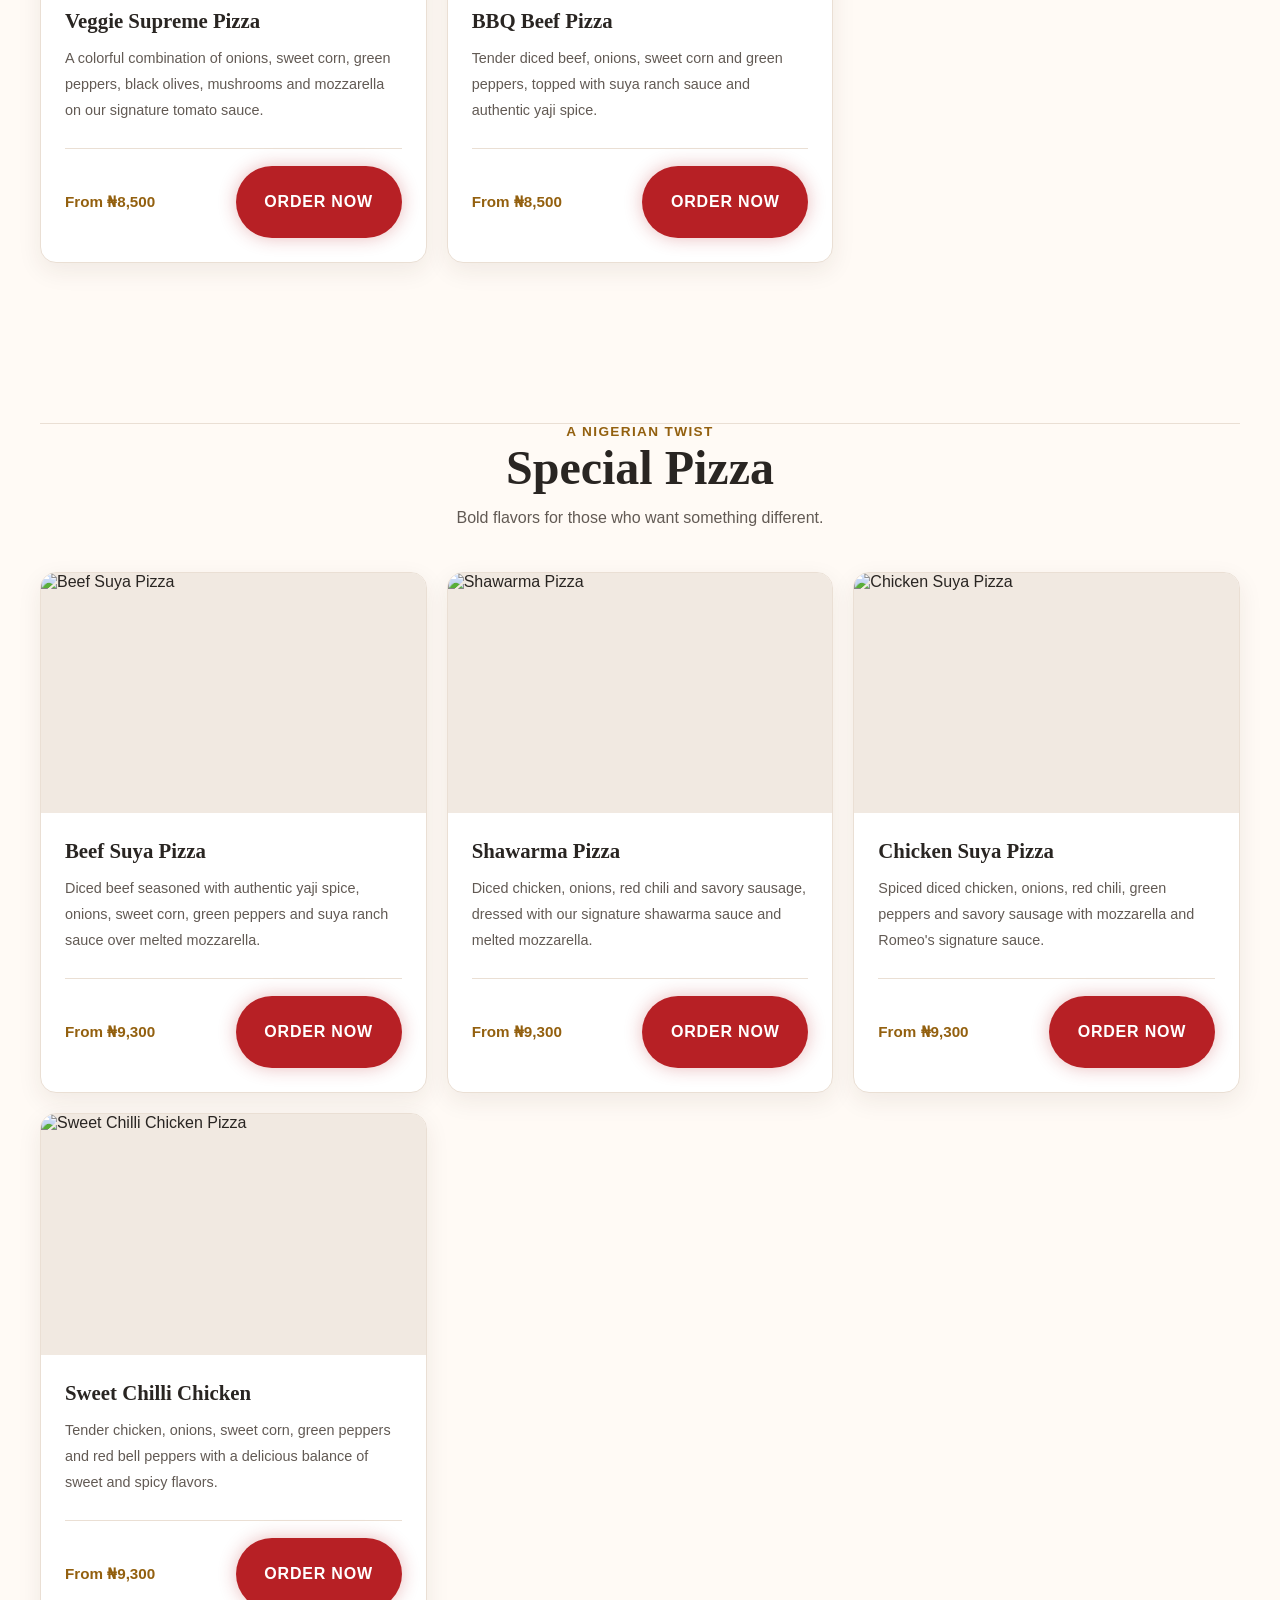
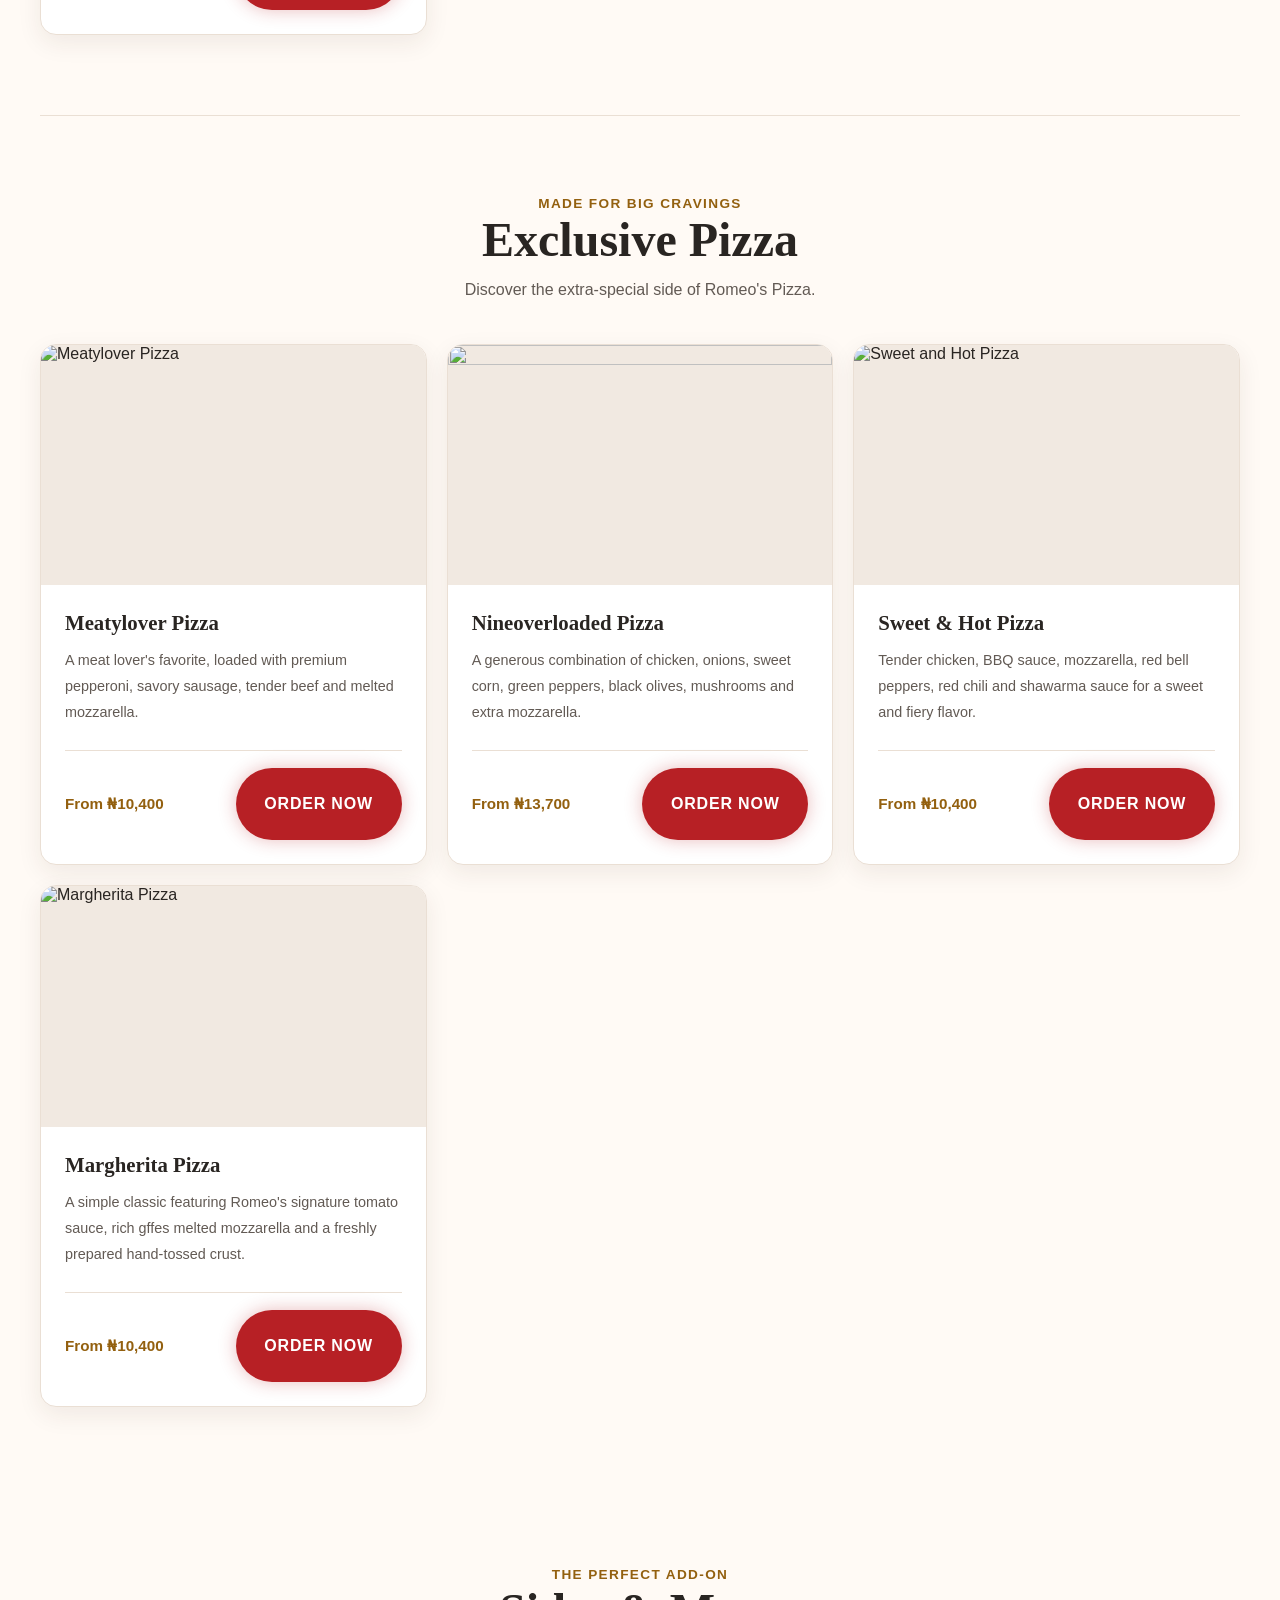
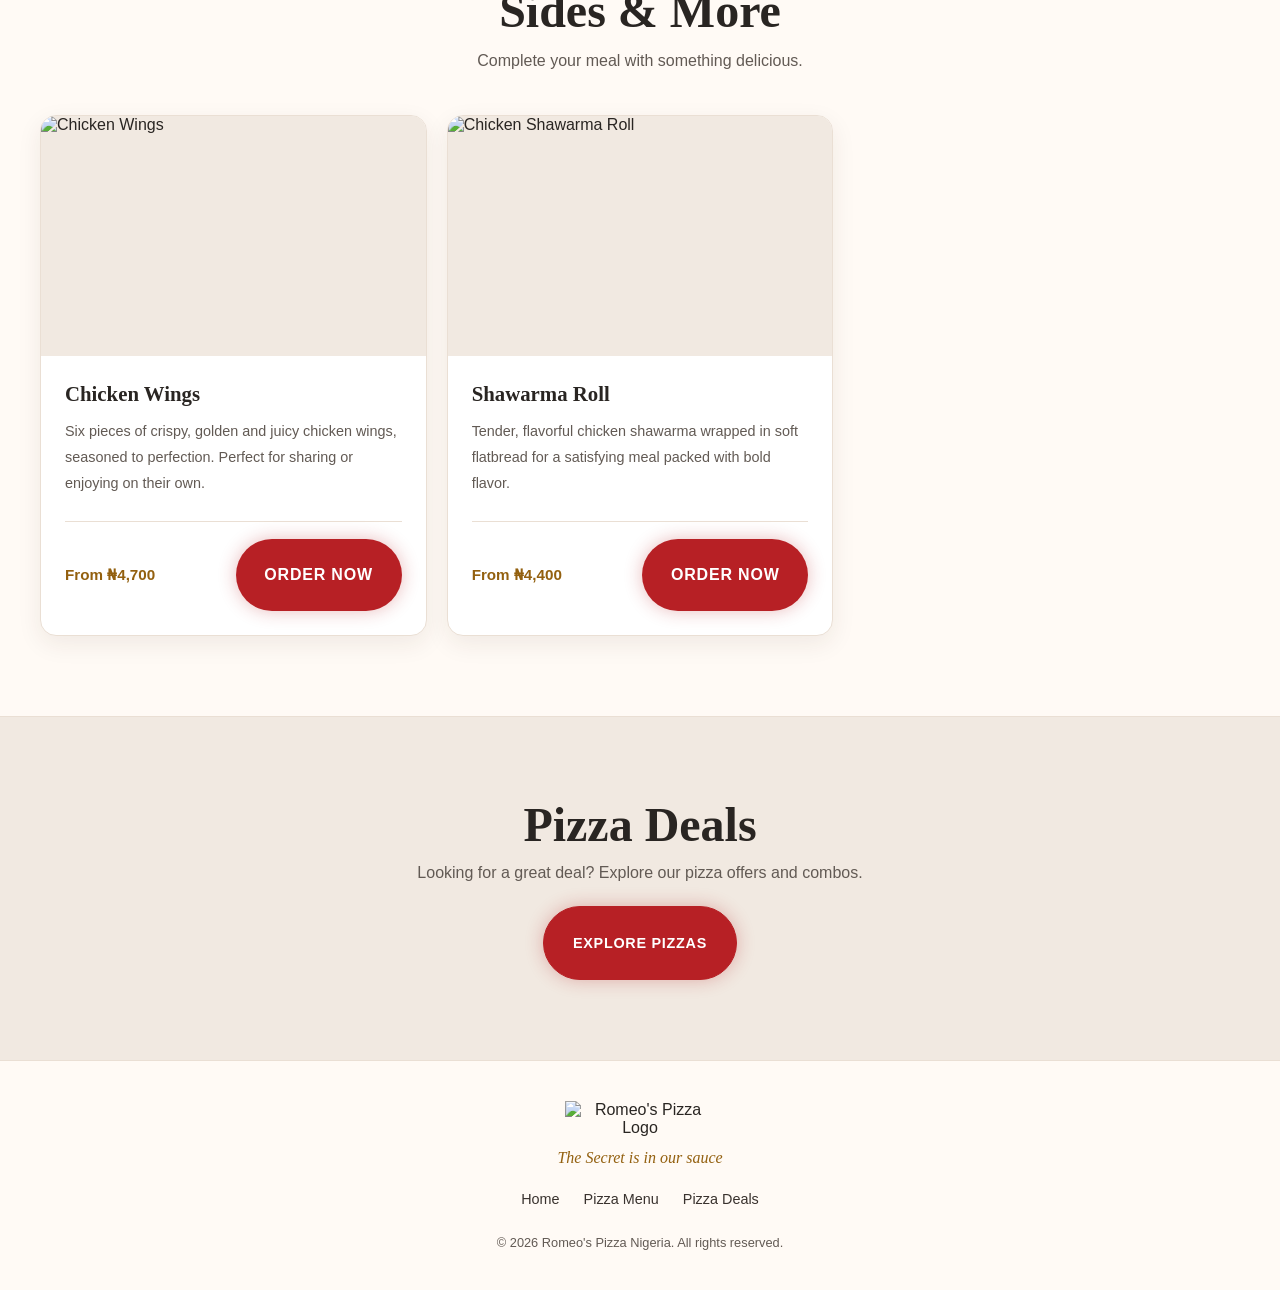
==== commit 842c57b0: "Unify styling across pizza pages Use peter890.css for the menu and deals pages, align shared headers" ====
--- a/890b.html
+++ b/890b.html
@@ -6,13 +6,12 @@
 
     <title>Romeo's Pizza Nigeria | Our Menu</title>
 
-    <link rel="stylesheet" href="890b.css" />
+    <link rel="stylesheet" href="peter890.css" />
   </head>
 
   <body>
     <!-- Site header: the navigation links jump to sections on this page or return home. -->
-    <header class="header">
-      <nav class="navbar">
+    <header class="nav-bar">
         <a href="index.html" class="logo-link">
           <img
             src="https://romeospizza.ng/wp-content/uploads/al_opt_content/IMAGE/romeospizza.ng/wp-content/uploads/2024/01/logo.png.bv.webp"
@@ -21,12 +20,18 @@
           />
         </a>
 
-        <ul class="nav-links">
-          <li><a href="index.html">Home</a></li>
-          <li><a href="#pizza-menu">Pizza Menu</a></li>
-          <li><a href="#pizza-deals">Pizza Deals</a></li>
-        </ul>
-      </nav>
+        <nav class="nav-links" aria-label="Main navigation">
+          <a href="index.html">Home</a>
+          <a href="#pizzamenu" aria-current="page"> Menu</a>
+          <a href="index.html#locations">Locations</a>
+          <a href="deals.html"> Deals</a>
+          <a
+            href="https://www.facebook.com/romeospizzang"
+            target="_blank"
+            rel="noopener noreferrer"
+            >Order</a
+          >
+        </nav>
     </header>
 
     <!-- Main content begins with the menu hero and its jump-to-menu call to action. -->
@@ -34,7 +39,7 @@
       <section class="menu-hero" id="pizza-menu">
         <div class="hero-copy">
           <p class="breadcrumb">
-            <a href="peter890.html">Home</a> / Pizza Menu
+            <a href="index.html">Home</a> / Pizza Menu
           </p>
 
           <p class="section-label">FRESHLY MADE, FULL OF FLAVOR</p>
@@ -425,16 +430,14 @@
           class="footer-logo"
         />
 
-        <p>Freshly made. Full of flavor.</p>
+        <p class="footer-motto">The Secret is in our sauce</p>
 
         <nav class="footer-nav">
-          <a href="peter890.html">Home</a>
+          <a href="index.html">Home</a>
           <a href="#pizza-menu">Pizza Menu</a>
-          <a href="#pizza-deals">Pizza Deals</a>
+          <a href="pizzadeals.html">Pizza Deals</a>
         </nav>
-        <p>it is all in the sauce</p>
-        <br />
-        <p class="copyright">&copy; 2026 Romeo's Pizza Menu Demo.</p>
+        <p class="footer-text">&copy; 2026 Romeo's Pizza Nigeria. All rights reserved.</p>
       </div>
     </footer>
   </body>
--- a/peter890.css
+++ b/peter890.css
@@ -0,0 +1,1260 @@
+/* Smooth scrolling supports the page's section links in the navigation. */
+html {
+  scroll-behavior: smooth;
+  scroll-padding-top: 6rem;
+}
+
+body {
+  margin: 0;
+  background: #fffaf5;
+  color: #292522;
+  font-family: "Segoe UI", Tahoma, Geneva, Verdana, sans-serif;
+  overflow-x: hidden;
+  width: 100%;
+}
+
+a {
+  color: inherit;
+  text-decoration: none;
+}
+
+.nav-bar {
+  /* Keep the main navigation visible as visitors move down the home page. */
+  display: flex;
+  align-items: center;
+  justify-content: center;
+  gap: 1.5rem;
+  position: sticky;
+  top: 0;
+  z-index: 1000;
+  width: 100%;
+  box-sizing: border-box;
+  margin: 0;
+  padding: 1rem clamp(1rem, 4vw, 3rem);
+  border-bottom: 1px solid #eadfd4;
+  background: #fff;
+  box-shadow: 0 4px 18px rgb(67 43 23 / 10%);
+}
+
+.logo {
+  display: block;
+  width: 140px;
+  height: auto;
+}
+
+.nav-links {
+  display: flex;
+  align-items: center;
+  gap: 2rem;
+  flex-shrink: 0;
+}
+
+.nav-links a {
+  position: relative;
+  color: #39322e;
+  transition: color 0.2s ease;
+}
+
+.nav-links a::after {
+  position: absolute;
+  right: 0;
+  bottom: -0.35rem;
+  left: 0;
+  height: 2px;
+  background: #b72025;
+  content: "";
+  transform: scaleX(0);
+  transform-origin: left;
+  transition: transform 0.2s ease;
+}
+
+.nav-links a:hover,
+.nav-links a:focus-visible {
+  color: #b72025;
+}
+
+.nav-links a:hover::after,
+.nav-links a:focus-visible::after {
+  transform: scaleX(1);
+}
+
+.search-bar {
+  /* This styles the search control; filtering behavior is not implemented. */
+  display: flex;
+  align-items: center;
+  gap: 0.6rem;
+  width: 220px;
+  max-width: 100%;
+  padding: 0.5rem 0.9rem;
+  border-radius: 999px;
+  background: #a92c31;
+  border: 1px solid #d15c60;
+  box-sizing: border-box;
+  flex-shrink: 0;
+}
+
+.search-bar input {
+  width: 100%;
+  min-width: 0;
+  border: 0;
+  outline: 0;
+  background: transparent;
+  color: #fff;
+  font: inherit;
+}
+
+.search-bar input::placeholder {
+  color: #f3dfe0;
+}
+
+.search-bar input::-webkit-search-cancel-button {
+  cursor: pointer;
+}
+
+.search-bar i {
+  color: #fff;
+}
+
+.main-text {
+  /* Desktop hero: introduction and featured pizza sit in adjacent columns. */
+  display: grid;
+  grid-template-columns: minmax(0, 0.9fr) minmax(0, 1.1fr);
+  align-items: center;
+  gap: clamp(2rem, 5vw, 4rem);
+  width: min(1200px, calc(100% - 3rem));
+  margin: 2.5rem auto 0;
+  box-sizing: border-box;
+}
+
+.section-text {
+  display: grid;
+  justify-items: start;
+  gap: 1.25rem;
+}
+
+.span-text {
+  color: #f04b50;
+  font-size: 1.5rem;
+  font-weight: 600;
+}
+
+.section-text .h1-text {
+  margin: 0;
+  color: #f04b50;
+  font-family: Georgia, "Times New Roman", Times, serif;
+  font-size: clamp(2.8rem, 5.5vw, 4.8rem);
+  line-height: 1;
+}
+
+.p-text {
+  max-width: 32rem;
+  margin: 0;
+  color: #625a54;
+  font-size: 1rem;
+  line-height: 1.7;
+}
+
+.motto {
+  margin: -0.75rem 0 0;
+  color: #93600f;
+  font-family: Georgia, "Times New Roman", Times, serif;
+  font-size: 1.25rem;
+  font-style: italic;
+}
+
+.order-button {
+  display: inline-flex;
+  align-items: center;
+  justify-content: center;
+  min-height: 48px;
+  padding: 0.75rem 1.8rem;
+  border-radius: 999px;
+  background: #b72025;
+  box-shadow: 0 0 18px rgb(183 32 37 / 30%);
+  font-weight: 700;
+  letter-spacing: 0.05em;
+  color: #fff;
+  transition:
+    background-color 0.2s ease,
+    transform 0.2s ease,
+    box-shadow 0.2s ease;
+}
+
+.order-button:hover {
+  transform: translateY(-2px);
+  background: #96161a;
+  box-shadow: 0 6px 20px rgb(183 32 37 / 45%);
+}
+
+.order-button:focus-visible,
+.social-links a:focus-visible {
+  outline: 2px solid #fff;
+  outline-offset: 4px;
+}
+
+.nav-links a:focus-visible,
+.menu-link:focus-visible,
+.menu-card-content > a:focus-visible {
+  outline: 2px solid #292522;
+  outline-offset: 4px;
+}
+
+/* Featured Pizza Image Frame Hover Elevation */
+.pizza-frame {
+  min-width: 0;
+  overflow: hidden;
+  aspect-ratio: 4 / 3;
+  border-radius: 1.25rem;
+  background: #f1e9e1;
+  transition:
+    transform 0.4s cubic-bezier(0.165, 0.84, 0.44, 1),
+    box-shadow 0.4s cubic-bezier(0.165, 0.84, 0.44, 1);
+}
+
+.pizza-frame:hover {
+  transform: translateY(-6px);
+  box-shadow: 0 16px 36px rgb(67 43 23 / 15%);
+}
+
+.pizza-img {
+  display: block;
+  width: 100%;
+  height: 100%;
+  object-fit: cover;
+  transition: transform 0.5s ease;
+}
+
+.pizza-frame:hover .pizza-img {
+  transform: scale(1.04);
+}
+
+.menu-section {
+  /* Shared centered container for the menu preview and location sections. */
+  width: min(1200px, calc(100% - 3rem));
+  margin: 5rem auto 0;
+  scroll-margin-top: 6rem;
+  box-sizing: border-box;
+}
+
+.menu-heading {
+  display: flex;
+  align-items: flex-end;
+  justify-content: space-between;
+  gap: 1.5rem;
+  margin-bottom: 1.5rem;
+}
+
+.eyebrow {
+  margin: 0 0 0.4rem;
+  color: #93600f;
+  font-size: 0.85rem;
+  font-weight: 700;
+  letter-spacing: 0.1em;
+  text-transform: uppercase;
+}
+
+.menu-heading h2 {
+  margin: 0;
+  color: #292522;
+  font-family: Georgia, "Times New Roman", Times, serif;
+  font-size: clamp(2.2rem, 4vw, 3rem);
+}
+
+.menu-link,
+.menu-card-content > a {
+  color: #b72025;
+  font-weight: 700;
+}
+
+.menu-link {
+  display: inline-flex;
+  align-items: center;
+  gap: 0.5rem;
+  padding-bottom: 0.35rem;
+}
+
+.menu-grid {
+  /* Three preview cards on wide screens; media queries reduce the columns. */
+  display: grid;
+  grid-template-columns: repeat(3, minmax(0, 1fr));
+  gap: 1.25rem;
+}
+
+/* Card Hover Animations (Pop-up lift & shadow fade) */
+.menu-card {
+  overflow: hidden;
+  border: 1px solid #eadfd4;
+  border-radius: 1rem;
+  background: #fff;
+  box-shadow: 0 8px 24px rgb(67 43 23 / 8%);
+  transition:
+    transform 0.4s cubic-bezier(0.165, 0.84, 0.44, 1),
+    box-shadow 0.4s cubic-bezier(0.165, 0.84, 0.44, 1);
+  box-sizing: border-box;
+}
+
+.menu-card:hover {
+  transform: translateY(-8px);
+  box-shadow: 0 20px 40px rgb(67 43 23 / 16%);
+}
+
+.menu-card > img {
+  display: block;
+  width: 100%;
+  aspect-ratio: 16 / 10;
+  object-fit: cover;
+  transition: transform 0.5s ease;
+}
+
+.menu-card:hover > img {
+  transform: scale(1.05);
+}
+
+.menu-card-content {
+  padding: 1.25rem;
+}
+
+.menu-label {
+  display: inline-block;
+  margin-bottom: 0.25rem;
+  color: #93600f;
+  font-size: 0.75rem;
+  font-weight: 700;
+  letter-spacing: 0.1em;
+  text-transform: uppercase;
+}
+
+.menu-card h3 {
+  margin: 0.2rem 0 0.55rem;
+  font-size: 1.35rem;
+}
+
+.menu-card p {
+  min-height: 3.2em;
+  margin: 0 0 1rem;
+  color: #625a54;
+  line-height: 1.6;
+}
+
+.menu-card-content > a:hover,
+.menu-link:hover {
+  color: #7f1519;
+}
+
+.location-section {
+  width: min(1200px, calc(100% - 3rem));
+  margin: 5rem auto 0;
+  scroll-margin-top: 2rem;
+}
+
+.location-heading {
+  margin-bottom: 2rem;
+}
+
+.location-heading h2 {
+  margin: 0;
+  color: #292522;
+  font-family: Georgia, "Times New Roman", Times, serif;
+  font-size: clamp(2.2rem, 4vw, 3rem);
+}
+
+.location-city + .location-city {
+  margin-top: 2.5rem;
+}
+
+.location-city h3 {
+  margin: 0 0 1rem;
+  color: #b72025;
+  font-family: Georgia, "Times New Roman", Times, serif;
+  font-size: 1.7rem;
+}
+
+.location-grid {
+  display: flex;
+  flex-wrap: wrap;
+  gap: 1.25rem;
+}
+
+.location-card {
+  /* Fixed flex basis keeps incomplete rows from stretching wider than other cards. */
+  flex: 0 0 calc((100% - 2.5rem) / 3);
+  box-sizing: border-box;
+  min-width: 0;
+  overflow: hidden;
+  border: 1px solid #eadfd4;
+  border-radius: 1rem;
+  background: #fff;
+  box-shadow: 0 8px 24px rgb(67 43 23 / 8%);
+  transition:
+    transform 0.4s cubic-bezier(0.165, 0.84, 0.44, 1),
+    box-shadow 0.4s cubic-bezier(0.165, 0.84, 0.44, 1);
+}
+
+.location-card:hover {
+  transform: translateY(-6px);
+  box-shadow: 0 16px 36px rgb(67 43 23 / 15%);
+}
+
+.location-card img {
+  display: block;
+  width: 100%;
+  aspect-ratio: 16 / 10;
+  object-fit: cover;
+  background: #f1e9e1;
+}
+
+.location-card h4 {
+  margin: 0;
+  padding: 1rem 1.25rem;
+  color: #292522;
+  font-size: 1.15rem;
+}
+
+.site-footer {
+  display: flex;
+  flex-direction: column;
+  align-items: center;
+  gap: 0.75rem;
+  margin-top: 5rem;
+  padding: 2.5rem 1.5rem;
+  border-top: 1px solid #eadfd4;
+  text-align: center;
+  box-sizing: border-box;
+}
+
+.footer-logo {
+  display: block;
+  width: 150px;
+  height: auto;
+}
+
+.footer-motto {
+  margin: 0;
+  color: #93600f;
+  font-family: Georgia, "Times New Roman", Times, serif;
+  font-style: italic;
+}
+
+.social-links {
+  display: flex;
+  gap: 1.25rem;
+  margin-top: 0.4rem;
+}
+
+.social-links a {
+  display: grid;
+  width: 42px;
+  height: 42px;
+  place-items: center;
+  border: 1px solid #d8c9bc;
+  border-radius: 50%;
+  color: #433a34;
+  font-size: 1.1rem;
+  transition:
+    color 0.2s ease,
+    background-color 0.2s ease,
+    border-color 0.2s ease;
+}
+
+.social-links a:hover,
+.social-links a:focus-visible {
+  border-color: #b72025;
+  background: #b72025;
+  color: #fff;
+}
+
+.pizza-family {
+  /* Horizontal gallery with snap points so each photo settles into view. */
+  display: flex;
+  gap: 15px;
+  width: min(1200px, calc(100% - 3rem));
+  height: 440px;
+  margin: 30px auto 70px;
+  padding: 12px;
+  overflow-x: auto;
+  overflow-y: hidden;
+  border: 1px solid #eadfd4;
+  border-radius: 1rem;
+  background: #f1e9e1;
+  scroll-behavior: smooth;
+  scroll-snap-type: x mandatory;
+  overscroll-behavior-x: contain;
+  scrollbar-width: thin;
+  scrollbar-color: #b72025 #eadfd4;
+  box-sizing: border-box;
+}
+
+.pizza-family .scroll {
+  flex: 0 0 50%;
+  min-width: 0;
+  height: 100%;
+  overflow: hidden;
+  border: 2px solid #eadfd4;
+  border-radius: 0.65rem;
+  scroll-snap-align: start;
+  scroll-snap-stop: always;
+}
+
+.pizza-family .pizza-scroll {
+  display: block;
+  width: 100%;
+  height: 100%;
+  object-fit: cover;
+  object-position: center;
+  transition: transform 0.4s ease;
+}
+
+.pizza-family .scroll:hover .pizza-scroll {
+  transform: scale(1.04);
+}
+
+@media (max-width: 800px) {
+  /* Tablet layout: stack the hero and reduce the preview grid to two columns. */
+  .nav-bar {
+    flex-wrap: wrap;
+    justify-content: center;
+    padding: 0.85rem 1.25rem;
+  }
+
+  .main-text {
+    grid-template-columns: 1fr;
+    gap: 2rem;
+    margin-top: 1.5rem;
+  }
+
+  .section-text {
+    justify-items: center;
+    text-align: center;
+  }
+
+  .menu-grid {
+    grid-template-columns: repeat(2, minmax(0, 1fr));
+  }
+
+  .location-section {
+    width: calc(100% - 2rem);
+  }
+
+  .location-card {
+    flex-basis: calc((100% - 1.25rem) / 2);
+  }
+
+  .p-text {
+    max-width: 38rem;
+  }
+
+  .pizza-frame {
+    width: min(100%, 620px);
+    margin: 0 auto;
+  }
+
+  .pizza-family {
+    height: 330px;
+    margin: 25px auto 50px;
+    gap: 12px;
+  }
+
+  .pizza-family .scroll {
+    flex-basis: 65%;
+  }
+}
+
+@media (max-width: 520px) {
+  /* Phone layout: compact header and single-column menu cards. */
+  .main-text,
+  .pizza-family {
+    width: calc(100% - 2rem);
+  }
+
+  .nav-bar {
+    gap: 0.75rem;
+    padding: 0.75rem 1rem;
+  }
+
+  .logo {
+    width: 120px;
+  }
+
+  .nav-links {
+    gap: 1rem;
+  }
+
+  .search-bar {
+    width: 100%;
+  }
+
+  .menu-section {
+    width: calc(100% - 2rem);
+    margin-top: 3.5rem;
+  }
+
+  .menu-heading {
+    align-items: flex-start;
+    flex-direction: column;
+    gap: 0.75rem;
+  }
+
+  .menu-grid {
+    grid-template-columns: 1fr;
+  }
+
+  .location-section {
+    margin-top: 3.5rem;
+  }
+
+  .location-card {
+    flex-basis: 100%;
+  }
+
+  .menu-card p {
+    min-height: 0;
+  }
+
+  .main-text {
+    margin-top: 1rem;
+  }
+
+  .pizza-family {
+    height: 260px;
+    padding: 8px;
+    gap: 10px;
+    margin: 25px auto 45px;
+    border-radius: 12px;
+  }
+
+  .pizza-family .scroll {
+    flex-basis: 90%;
+  }
+}
+
+@media (max-width: 350px) {
+  /* Narrow gallery slides further to prevent overflow on very small screens. */
+  .pizza-family {
+    height: 220px;
+  }
+
+  .pizza-family .scroll {
+    flex-basis: 95%;
+  }
+}
+
+@media (prefers-reduced-motion: reduce) {
+  /* Respect the visitor's system preference for less animated movement. */
+  html,
+  .pizza-family {
+    scroll-behavior: auto;
+  }
+
+  *,
+  *::before,
+  *::after {
+    transition-duration: 0.01ms !important;
+  }
+
+  .pizza-family .scroll:hover .pizza-scroll,
+  .menu-card:hover,
+  .menu-card:hover > img,
+  .pizza-frame:hover {
+    transform: none;
+  }
+}
+
+.menu-hero {
+  display: grid;
+  grid-template-columns: minmax(0, 0.9fr) minmax(0, 1.1fr);
+  align-items: center;
+  gap: clamp(2rem, 6vw, 5rem);
+  width: min(1200px, calc(100% - 3rem));
+  margin: 2.5rem auto 0;
+  scroll-margin-top: 6rem;
+}
+
+.hero-copy {
+  display: grid;
+  justify-items: start;
+  gap: 1.25rem;
+}
+
+.menu-hero .breadcrumb,
+.deals-hero .breadcrumb {
+  margin: 0;
+  color: #625a54;
+  font-size: 0.9rem;
+}
+
+.menu-hero .breadcrumb a,
+.deals-hero .breadcrumb a {
+  color: #b72025;
+}
+
+.section-label {
+  margin: 0;
+  color: #93600f;
+  font-size: 0.85rem;
+  font-weight: 700;
+  letter-spacing: 0.1em;
+  text-transform: uppercase;
+}
+
+.menu-hero h1 {
+  margin: 0;
+  color: #f04b50;
+  font-family: Georgia, "Times New Roman", Times, serif;
+  font-size: clamp(3rem, 6vw, 5rem);
+  line-height: 1;
+}
+
+.hero-motto {
+  margin: -0.75rem 0 0;
+  color: #93600f;
+  font-family: Georgia, "Times New Roman", Times, serif;
+  font-size: 1.25rem;
+  font-style: italic;
+}
+
+.menu-hero .hero-description {
+  max-width: 32rem;
+  margin: 0;
+  color: #625a54;
+  font-size: 1rem;
+  line-height: 1.7;
+}
+
+.hero-image {
+  min-width: 0;
+  overflow: hidden;
+  aspect-ratio: 4 / 3;
+  border-radius: 1.25rem;
+  background: #f1e9e1;
+  transition:
+    transform 0.4s cubic-bezier(0.165, 0.84, 0.44, 1),
+    box-shadow 0.4s cubic-bezier(0.165, 0.84, 0.44, 1);
+}
+
+.hero-image:hover {
+  transform: translateY(-6px);
+  box-shadow: 0 16px 36px rgb(67 43 23 / 15%);
+}
+
+.hero-image img {
+  display: block;
+  width: 100%;
+  height: 100%;
+  object-fit: cover;
+  transition: transform 0.5s ease;
+}
+
+.hero-image:hover img {
+  transform: scale(1.04);
+}
+
+.menu-button {
+  display: inline-flex;
+  align-items: center;
+  justify-content: center;
+  min-height: 48px;
+  padding: 0.75rem 1.8rem;
+  border: 1px solid #b72025;
+  border-radius: 999px;
+  background: #b72025;
+  box-shadow: 0 0 18px rgb(183 32 37 / 30%);
+  color: #fff;
+  font-size: 0.9rem;
+  font-weight: 700;
+  letter-spacing: 0.05em;
+  transition:
+    background-color 0.2s ease,
+    transform 0.2s ease,
+    box-shadow 0.2s ease;
+}
+
+.menu-button:hover {
+  transform: translateY(-2px);
+  border-color: #96161a;
+  background: #96161a;
+  box-shadow: 0 6px 20px rgb(183 32 37 / 45%);
+}
+
+.menu-button:focus-visible,
+.footer-nav a:focus-visible {
+  outline: 2px solid #b72025;
+  outline-offset: 4px;
+}
+
+.menu-section {
+  padding-bottom: 5rem;
+}
+
+.special-section {
+  border-top: 1px solid #eadfd4;
+  border-bottom: 1px solid #eadfd4;
+}
+
+.section-heading {
+  margin-bottom: 2.8rem;
+  text-align: center;
+}
+
+.section-heading h2 {
+  margin: 0 0 0.75rem;
+  color: #292522;
+  font-family: Georgia, "Times New Roman", Times, serif;
+  font-size: clamp(2.2rem, 4vw, 3rem);
+  line-height: 1.2;
+}
+
+.section-heading > p:last-child {
+  margin: 0;
+  color: #625a54;
+}
+
+.pizza-grid {
+  display: grid;
+  grid-template-columns: repeat(3, minmax(0, 1fr));
+  align-items: stretch;
+  gap: 1.25rem;
+}
+
+.pizza-card {
+  display: flex;
+  min-width: 0;
+  flex-direction: column;
+  overflow: hidden;
+  border: 1px solid #eadfd4;
+  border-radius: 1rem;
+  background: #fff;
+  box-shadow: 0 8px 24px rgb(67 43 23 / 8%);
+  transition:
+    transform 0.4s cubic-bezier(0.165, 0.84, 0.44, 1),
+    box-shadow 0.4s cubic-bezier(0.165, 0.84, 0.44, 1);
+}
+
+.pizza-card:hover {
+  transform: translateY(-8px);
+  box-shadow: 0 20px 40px rgb(67 43 23 / 16%);
+}
+
+.pizza-image {
+  display: block;
+  width: 100%;
+  aspect-ratio: 16 / 10;
+  background: #f1e9e1;
+  object-fit: cover;
+  transition: transform 0.4s ease;
+}
+
+.pizza-card:hover .pizza-image {
+  transform: scale(1.04);
+}
+
+.pizza-info {
+  display: flex;
+  flex: 1;
+  flex-direction: column;
+  align-items: flex-start;
+  padding: 1.5rem;
+}
+
+.pizza-info h3 {
+  margin: 0 0 0.75rem;
+  color: #292522;
+  font-family: Georgia, "Times New Roman", Times, serif;
+  font-size: 1.3rem;
+  line-height: 1.3;
+}
+
+.pizza-info > p {
+  flex: 1;
+  margin: 0 0 1.5rem;
+  color: #625a54;
+  font-size: 0.9rem;
+  line-height: 1.8;
+}
+
+.pizza-bottom {
+  display: flex;
+  width: 100%;
+  align-items: center;
+  justify-content: space-between;
+  flex-wrap: wrap;
+  gap: 0.9rem;
+  margin-top: auto;
+  padding-top: 1.1rem;
+  border-top: 1px solid #eadfd4;
+}
+
+.price {
+  color: #93600f;
+  font-size: 0.95rem;
+  font-weight: 800;
+}
+
+.extra-section {
+  margin-top: 0;
+  padding: 5rem max(1.5rem, calc((100% - 1200px) / 2));
+  border-top: 1px solid #eadfd4;
+  background: #f1e9e1;
+  text-align: center;
+}
+
+.extra-section h2 {
+  margin: 0 0 0.75rem;
+  color: #292522;
+  font-family: Georgia, "Times New Roman", Times, serif;
+  font-size: clamp(2.2rem, 4vw, 3rem);
+}
+
+.extra-section p {
+  margin: 0 0 1.5rem;
+  color: #625a54;
+}
+
+.footer {
+  padding: 2.5rem 1.5rem;
+  border-top: 1px solid #eadfd4;
+  background: #fffaf5;
+}
+
+.footer-content {
+  display: flex;
+  max-width: 1200px;
+  flex-direction: column;
+  align-items: center;
+  margin: 0 auto;
+  text-align: center;
+}
+
+.footer-content > p:first-of-type {
+  margin: 0.75rem 0 1.5rem;
+  color: #93600f;
+  font-family: Georgia, "Times New Roman", Times, serif;
+  font-style: italic;
+}
+
+.footer-nav {
+  display: flex;
+  justify-content: center;
+  flex-wrap: wrap;
+  gap: 1.5rem;
+  margin-bottom: 1.75rem;
+}
+
+.footer-nav a {
+  color: #39322e;
+  font-size: 0.9rem;
+  transition: color 0.2s ease;
+}
+
+.footer-nav a:hover {
+  color: #b72025;
+}
+
+.footer-text {
+  margin: 0;
+  color: #625a54;
+  font-size: 0.8rem;
+}
+
+.deals-hero {
+  display: flex;
+  min-height: 300px;
+  align-items: center;
+  justify-content: center;
+  padding: 4rem 1.5rem;
+  background:
+    linear-gradient(rgb(41 37 34 / 72%), rgb(41 37 34 / 86%)),
+    url("https://romeospizza.ng/wp-content/uploads/al_opt_content/IMAGE/romeospizza.ng/wp-content/uploads/2025/12/FESTIVE-BOX-COMBO-1536.png.bv.webp")
+      center / cover;
+  text-align: center;
+}
+
+.deals-hero .hero-content {
+  width: 100%;
+  max-width: 850px;
+}
+
+.small-heading {
+  margin: 0;
+  color: #f04b50;
+  font-size: 0.8rem;
+  font-weight: 800;
+  letter-spacing: 0.18em;
+}
+
+.deals-hero h1 {
+  margin: 0.75rem 0;
+  color: #fff;
+  font-family: Georgia, "Times New Roman", Times, serif;
+  font-size: clamp(2.5rem, 6vw, 4.25rem);
+  line-height: 1.15;
+}
+
+.deals-hero h1 span,
+.deals-intro h2 span,
+.bottom-promo h2 span {
+  color: #f04b50;
+}
+
+.deals-hero .hero-description {
+  margin: 0 0 1.25rem;
+  color: #f1e9e1;
+  font-size: 1.05rem;
+}
+
+.deals-hero .breadcrumb {
+  color: #eadfd4;
+}
+
+.deals-hero .breadcrumb a {
+  color: #fff;
+}
+
+.deals-intro {
+  max-width: 850px;
+  margin: 0 auto;
+  padding: 4.5rem 1.5rem 3rem;
+  text-align: center;
+}
+
+.deals-intro h2,
+.bottom-promo h2 {
+  margin: 0.75rem 0 1.1rem;
+  color: #292522;
+  font-family: Georgia, "Times New Roman", Times, serif;
+  font-size: clamp(1.7rem, 4vw, 2.5rem);
+  line-height: 1.25;
+}
+
+.deals-intro > p:last-child,
+.bottom-promo > p:not(.section-label) {
+  margin: 0;
+  color: #625a54;
+  line-height: 1.8;
+}
+
+.deals-container {
+  display: grid;
+  width: min(1400px, calc(100% - 3rem));
+  grid-template-columns: repeat(3, minmax(0, 1fr));
+  align-items: start;
+  gap: 1.5rem;
+  margin: 0 auto;
+  padding: 0 0 5rem;
+}
+
+.deal-card {
+  min-width: 0;
+  overflow: hidden;
+  border: 1px solid #eadfd4;
+  border-radius: 1rem;
+  background: #fff;
+  box-shadow: 0 8px 24px rgb(67 43 23 / 8%);
+  transition:
+    transform 0.4s cubic-bezier(0.165, 0.84, 0.44, 1),
+    box-shadow 0.4s cubic-bezier(0.165, 0.84, 0.44, 1);
+}
+
+.deal-card:hover {
+  transform: translateY(-8px);
+  box-shadow: 0 20px 40px rgb(67 43 23 / 16%);
+}
+
+.deal-image {
+  display: flex;
+  width: 100%;
+  align-items: center;
+  justify-content: center;
+  overflow: hidden;
+  aspect-ratio: 4 / 3;
+  padding: 0.75rem;
+  background: #f1e9e1;
+}
+
+.deal-image img {
+  display: block;
+  width: 100%;
+  height: 100%;
+  object-fit: contain;
+  object-position: center;
+}
+
+.deal-details {
+  padding: 1.4rem;
+}
+
+.deal-category {
+  margin: 0 0 0.5rem;
+  color: #93600f;
+  font-size: 0.75rem;
+  font-weight: 800;
+  letter-spacing: 0.1em;
+}
+
+.deal-details h3 {
+  margin: 0 0 0.75rem;
+  color: #292522;
+  font-family: Georgia, "Times New Roman", Times, serif;
+  font-size: 1.4rem;
+  line-height: 1.3;
+}
+
+.deal-description {
+  min-height: 4.5rem;
+  margin: 0;
+  color: #625a54;
+  font-size: 0.9rem;
+  line-height: 1.8;
+}
+
+.deal-price {
+  margin: 1.1rem 0;
+  color: #b72025;
+  font-size: 1.65rem;
+  font-weight: 800;
+}
+
+.image-only-deal .deal-image {
+  aspect-ratio: 4 / 3;
+}
+
+.bottom-promo {
+  padding: 4.5rem 1.5rem;
+  border-top: 1px solid #eadfd4;
+  background: #f1e9e1;
+  text-align: center;
+}
+
+.bottom-promo > p:not(.section-label) {
+  margin-bottom: 1.5rem;
+}
+
+.nav-links a.active,
+.nav-links a[aria-current="page"] {
+  color: #b72025;
+}
+
+@media (max-width: 1024px) {
+  .pizza-grid,
+  .deals-container {
+    grid-template-columns: repeat(2, minmax(0, 1fr));
+  }
+}
+
+@media (max-width: 800px) {
+  .menu-hero {
+    grid-template-columns: 1fr;
+    gap: 2rem;
+    width: calc(100% - 2rem);
+    margin-top: 1.5rem;
+  }
+
+  .hero-copy {
+    justify-items: center;
+    text-align: center;
+  }
+
+  .hero-image {
+    width: min(100%, 620px);
+    margin: 0 auto;
+  }
+
+  .pizza-grid {
+    gap: 1.1rem;
+  }
+
+  .pizza-info {
+    padding: 1.25rem;
+  }
+
+  .deals-container {
+    width: calc(100% - 2rem);
+  }
+}
+
+@media (max-width: 650px) {
+  .pizza-grid,
+  .deals-container {
+    grid-template-columns: minmax(0, 1fr);
+  }
+
+  .menu-section {
+    width: calc(100% - 2rem);
+    margin-top: 3.5rem;
+    padding-bottom: 3.5rem;
+  }
+
+  .section-heading {
+    margin-bottom: 1.9rem;
+  }
+
+  .pizza-bottom {
+    gap: 0.75rem;
+  }
+
+  .deals-hero {
+    min-height: 250px;
+    padding: 3rem 1.1rem;
+  }
+
+  .deals-intro {
+    padding: 3.2rem 1.25rem 2rem;
+  }
+
+  .deals-container {
+    padding-bottom: 3.5rem;
+  }
+
+  .deal-description {
+    min-height: 0;
+  }
+
+  .bottom-promo {
+    padding: 3.5rem 1.25rem;
+  }
+
+  .footer-nav {
+    gap: 1rem;
+  }
+}
+
+@media (max-width: 520px) {
+  .menu-hero {
+    width: calc(100% - 2rem);
+  }
+
+  .pizza-info {
+    padding: 1.1rem;
+  }
+}
+
+@media (max-width: 380px) {
+  .pizza-bottom {
+    align-items: flex-start;
+    flex-direction: column;
+  }
+
+  .pizza-bottom .order-button {
+    width: 100%;
+  }
+
+  .deal-details {
+    padding: 1rem;
+  }
+}
+
+@media (prefers-reduced-motion: reduce) {
+  .menu-hero *,
+  .pizza-card,
+  .pizza-image,
+  .deal-card {
+    transition-duration: 0.01ms !important;
+  }
+
+  .pizza-card:hover,
+  .pizza-card:hover .pizza-image,
+  .deal-card:hover,
+  .hero-image:hover,
+  .hero-image:hover img {
+    transform: none;
+  }
+}
